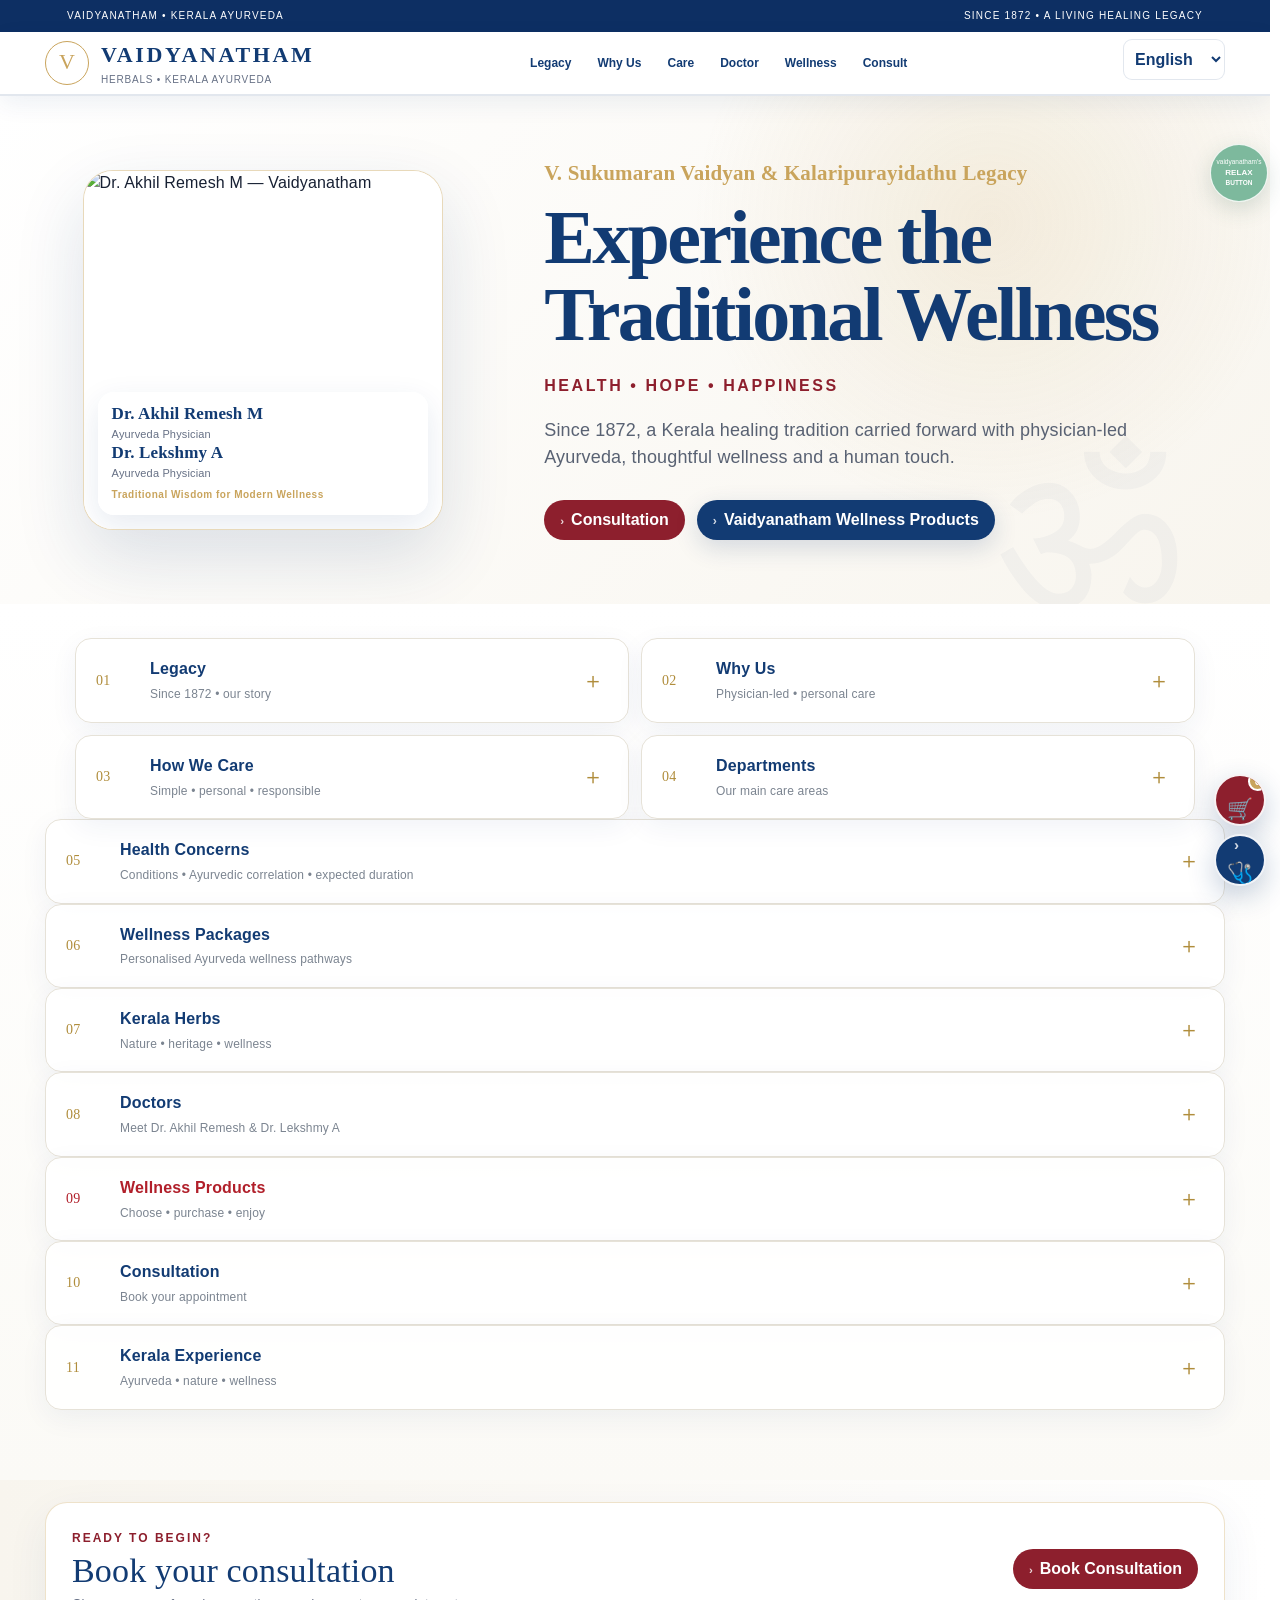
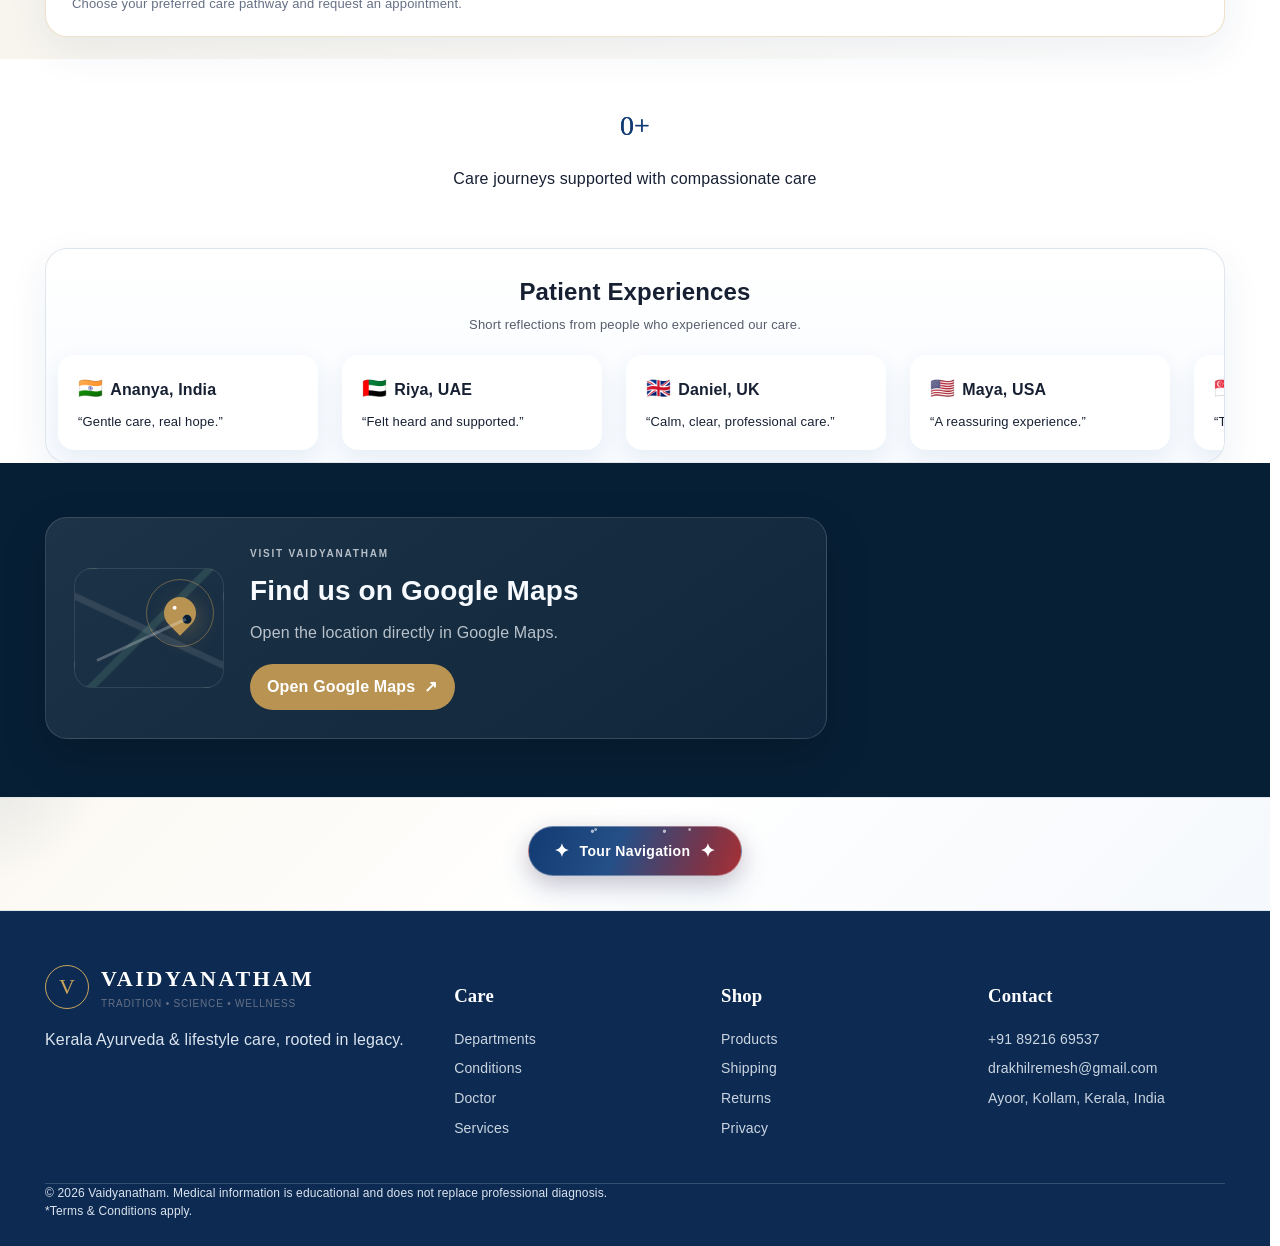
==== index.html @ 615e6aa4 "Add files via upload" ====
<!DOCTYPE html>

<html lang="en">
<head>
<meta charset="utf-8"/>
<meta content="width=device-width, initial-scale=1, viewport-fit=cover" name="viewport"/>
<meta content="telephone=no" name="format-detection"/>
<meta name="referrer" content="strict-origin-when-cross-origin"/>
<meta content="yes" name="apple-mobile-web-app-capable"/>
<meta content="default" name="apple-mobile-web-app-status-bar-style"/>
<title>Vaidyanatham | Kerala Ayurveda &amp; Lifestyle Medicine</title>
<meta content="Vaidyanatham — Kerala Ayurveda, lifestyle medicine, personalised physician consultation and trusted wellness products." name="description"/>
<meta content="#123B73" name="theme-color"/>
<link rel="stylesheet" href="styles.css"/>
<script>
/* Independent loading-screen watchdog: never wait indefinitely for external resources. */
(function () {
  var finished = false;
  function dismissVaidyanathamLoader() {
    if (finished) return;
    finished = true;
    var screen = document.getElementById('vaLoadingScreen');
    if (document.body) document.body.classList.remove('page-loading');
    if (document.documentElement) document.documentElement.classList.remove('va-preload');
    if (screen) {
      screen.classList.add('is-hidden');
      window.setTimeout(function () {
        if (screen.parentNode) screen.parentNode.removeChild(screen);
      }, 420);
    }
  }
  if (document.readyState === 'loading') {
    document.addEventListener('DOMContentLoaded', function () {
      window.setTimeout(dismissVaidyanathamLoader, 450);
    }, { once: true });
  } else {
    window.setTimeout(dismissVaidyanathamLoader, 450);
  }
  window.setTimeout(dismissVaidyanathamLoader, 2200);
})();
</script>














































</head>
<body class="page-loading">
<div id="vaLoadingScreen" role="status" aria-live="polite" aria-label="Loading Vaidyanatham">
  <div class="vaLoadingInner">
    <div class="vaLoadingTitle">VAIDYANATHAM</div>
    <div class="vaLoadingYear">Since 1872</div>
  </div>
</div>

<button id="vaidyanathamRelax" class="idle" type="button"
        aria-label="Vaidyanatham Relax breathing exercise">
  <span class="vr-brand">vaidyanatham's</span>
  <span class="vr-word">RELAX</span>
  <span class="vr-number">BUTTON</span>
  <span class="vr-pointer" aria-hidden="true"></span>
</button>

<div id="google_translate_element" class="googleTranslateAssist" aria-hidden="true"></div>
<div class="top"><div class="wrap topInner">
  <span>VAIDYANATHAM • KERALA AYURVEDA</span>
  <span>Since 1872 • A living healing legacy</span>
</div></div>

<nav class="doubleNav" aria-label="Primary navigation">
  <div class="navPrimary">
    <div class="wrap navPrimaryInner">
      <a class="brand" href="#top" aria-label="Vaidyanatham home">
        <span class="logo">V</span>
        <span><b>VAIDYANATHAM</b><small>HERBALS • KERALA AYURVEDA</small></span>
      </a>
      <div class="navPrimaryLinks">
        <button onclick="openDrop('storyDrop')">Legacy</button>
        <button onclick="openDrop('uspDrop')">Why Us</button>
        <button onclick="openDrop('careDrop')">Care</button>
        <button onclick="openDrop('doctorDrop')">Doctor</button>
        <button onclick="openDrop('shopDrop')">Wellness</button>
        <button onclick="openDrop('consultDrop')">Consult</button>
      </div>
      <div class="actions">
        <button class="mobileMenuBtn" type="button" aria-label="Open navigation" onclick="toggleMobileMenu()">☰</button>
        <select aria-label="Language" class="lang" id="lang" onchange="setSiteLanguage(this.value)">
          <option value="en">English</option><option value="ml">മലയാളം</option><option value="hi">हिन्दी</option>
          <option value="ta">தமிழ்</option><option value="te">తెలుగు</option><option value="kn">ಕನ್ನಡ</option>
          <option value="fr">Français</option><option value="ru">Русский</option><option value="ar">العربية</option>
          <option value="de">Deutsch</option><option value="es">Español</option><option value="ja">日本語</option>
        </select>
      </div>
    </div>
  </div>
</nav>
<div class="mobileMenu" id="mobileMenu" aria-hidden="true">
  <div class="mobileMenuHead"><strong>Vaidyanatham</strong><button type="button" onclick="toggleMobileMenu()" aria-label="Close navigation">×</button></div>
  <div class="mobileMenuLinks">
    <button onclick="mobileOpen('shopDrop')">Wellness Products</button><button onclick="mobileOpen('packagesDrop')">Wellness Packages</button><button onclick="mobileOpen('departmentsDrop')">Departments</button><button onclick="mobileOpen('diseasesDrop')">Health Concerns</button><button onclick="mobileOpen('herbsDrop')">Kerala Herbs</button><button onclick="mobileOpen('keralaDrop')">Kerala Experience</button><button onclick="mobileOpen('storyDrop')">Legacy</button><button onclick="mobileOpen('uspDrop')">Why Us</button><button onclick="mobileOpen('careDrop')">How We Care</button><button onclick="mobileOpen('doctorDrop')">Doctor</button><button class="mobileBook" onclick="mobileOpen('consultDrop')">Book Consultation</button>
  </div>
</div>
<header class="hero" id="top"><div class="wrap heroGrid">
      <div class="heroVisualFirst">
        <div class="heroPortraitCard va-tilt">
          <img class="heroPortrait" alt="Dr. Akhil Remesh M — Vaidyanatham" src="assets/images/vaidyanatham-image-01.webp" width="1400" height="1400" loading="eager" fetchpriority="high" decoding="async"/>
          <div class="heroPortraitCaption"><strong>Dr. Akhil Remesh M</strong><span>Ayurveda Physician</span><strong>Dr. Lekshmy A</strong><span>Ayurveda Physician</span><em>Traditional Wisdom for Modern Wellness</em></div>
        </div>
      </div>
      <div>
        <div class="heroLegacy">V. Sukumaran Vaidyan &amp; Kalaripurayidathu Legacy</div>
        <h1>Experience the Traditional Wellness</h1>
        <span class="tag">HEALTH • HOPE • HAPPINESS</span>
        <p>Since 1872, a Kerala healing tradition carried forward with physician-led Ayurveda, thoughtful wellness and a human touch.</p>
        <div class="heroBtns">
          <button class="btn accent rippleBtn" onclick="openConsult()">Consultation</button>
          <button class="btn primary rippleBtn" onclick="openExploreWellness()" aria-controls="shopDrop">Vaidyanatham Wellness Products</button>
        </div>
      </div></div></div></header><section class="premiumAccordion" id="explore"><div class="wrap"><div class="accordionGrid"><details class="megaDrop" id="storyDrop"><summary><span class="dropNum">01</span><span class="dropText"><b>Legacy</b><small>Since 1872 • our story</small></span><span aria-hidden="true" class="dropChevron">＋</span></summary><div class="megaContent"><section class="storySection" id="story"><div class="wrap storyGrid">
<div class="storySeal"><div>1872</div><span>ANGADI MARUNNU<br/>TRADITION</span><small>KERALA • INDIA</small></div>
<div>
<div class="eyebrow">Our brand story</div>
<div class="legacyKicker">V. Sukumaran Vaidyan &amp; Kalaripurayidathu Legacy</div><h2>Divine Healing, Born from Legacy</h2>
<p class="storyLead">Since 1872 • A living Kerala healing tradition</p>
<p>Vaidynatham Herbals is rooted in the sacred <b>Angadi Marunnu tradition since 1872</b>, carrying forward the healing legacy of <b>V. Sukumaran Vaidyan</b> and the revered <b>Kalaripurayidathu lineage</b>.</p>
<p>Led by <b>Dr. Akhil Remesh M, Ayurveda Vaidya</b>, the brand brings authentic tradition together with practical clinical wisdom. Built on the principle that <b>true healing begins at the root</b>, our approach recognises the importance of digestion, nourishment, vitality, strength and resilience in holistic wellbeing.</p>
<p>We believe in the wisdom of nature. Each formulation is part of a living tradition — developed with respect for heritage while presented with clarity and responsibility for today's families.</p>
<div class="affirmation"><span>Our affirmation</span><b>“I am health. I am strength. I am abundant. I am divinely joyful.”</b></div>
<div class="storyContact"><span>Recommended usage may vary based on individual needs.</span><a class="btn accent" href="https://wa.me/918921669537?text=Hello%20Dr.%20Akhil%20Remesh%20M%2C%20I%20would%20like%20guidance%20about%20Vaidynatham%20Herbals." rel="noopener" target="_blank">Consult Dr. Akhil • WhatsApp</a></div>
</div></div><section class="cream" id="expectations"><div class="wrap expectationOneLine"><div><div class="eyebrow">Care expectations</div><h2>Personalised care, with realistic expectations.</h2></div><p>Every person responds differently. Your physician will assess your condition, explain appropriate options, and guide the expected course of care.</p></div></section></section></div></details><details class="megaDrop" id="uspDrop"><summary><span class="dropNum">02</span><span class="dropText"><b>Why Us</b><small>Physician-led • personal care</small></span><span aria-hidden="true" class="dropChevron">＋</span></summary><div class="megaContent"><div class="uspSection" id="usp"><div class="wrap">
<div class="sectionHead"><div><div class="eyebrow">Why Vaidyanatham</div><h2>Tradition, with a personal touch.</h2></div>
<p>Rooted in Kerala tradition. Guided by a physician.</p></div>
<div class="uspGrid">
<div class="uspMain"><div class="uspMark">V</div><div><div class="eyebrow">OUR USP</div><h3>Kerala Ayurveda, personalised by a physician and connected to modern lifestyle science.</h3><p>We begin with the person — listen carefully, understand the pattern, explain the pathway and support the journey.</p></div></div>
<div class="uspCard"><b>01</b><h4>Listen deeply</h4><p>Time for the person's story, concerns and goals.</p></div>
<div class="uspCard"><b>02</b><h4>Understand traditionally</h4><p>Kerala Ayurveda, Nadi and Marma-informed clinical thinking.</p></div>
<div class="uspCard"><b>03</b><h4>Guide scientifically</h4><p>Modern physiology, lifestyle and preventive-care perspective.</p></div>
<div class="uspCard"><b>04</b><h4>Care personally</h4><p>Clear communication, practical routines and responsible follow-up.</p></div>
</div>
<div class="uspPromise">“Listen deeply. Understand traditionally. Guide scientifically. Care personally.”</div>
</div></div></div></details><details class="megaDrop" id="careDrop"><summary><span class="dropNum">03</span><span class="dropText"><b>How We Care</b><small>Simple • personal • responsible</small></span><span aria-hidden="true" class="dropChevron">＋</span></summary><div class="megaContent"><div class="innerContent" id="care"><div class="compactInner"><div class="wrap"><div class="sectionHead"><div><div class="eyebrow">How we care</div><h2>Care, personally guided.</h2></div><p>Simple, personal and physician-led.</p></div>
<div class="cards">
<div class="card"><div class="icon">🩺</div><h3>Doctor Consultation</h3><p>Personal consultation, history review, lifestyle assessment and a structured care plan.</p></div>
<div class="card"><div class="icon">🌿</div><h3>Ayurveda Care</h3><p>Classical Ayurveda principles, Kerala therapies and personalised wellness programmes.</p></div>
<div class="card"><div class="icon">🧬</div><h3>Lifestyle Medicine</h3><p>Food, movement, sleep, stress and sustainable habits integrated into everyday care.</p></div>
<div class="card"><div class="icon">🛍️</div><h3>Curated Products</h3><p>Authentic wellness products with clear information and easy online ordering.</p></div>
</div></div></div></div></div></details><details class="megaDrop" id="departmentsDrop"><summary><span class="dropNum">04</span><span class="dropText"><b>Departments</b><small>Our main care areas</small></span><span aria-hidden="true" class="dropChevron">＋</span></summary><div class="megaContent"><div class="innerContent" id="departments"><div class="cream"><div class="wrap"><div class="sectionHead"><div><div class="eyebrow">Clinical departments</div><h2>Care areas</h2></div></div>
<div class="cards">
<div class="card"><div class="icon">🌿</div><h3>General Ayurveda</h3><p>Kayachikitsa • Internal medicine • chronic care</p></div>
<div class="card"><div class="icon">⚖️</div><h3>Lifestyle &amp; Metabolic Care</h3><p>Weight • metabolic health • thyroid support • healthy routines</p></div>
<div class="card"><div class="icon">🦴</div><h3>Musculoskeletal Care</h3><p>Back pain • joint discomfort • stiffness • mobility</p></div>
<div class="card"><div class="icon">🧠</div><h3>Mind &amp; Stress Wellness</h3><p>Stress management • sleep • relaxation • wellbeing</p></div>
<div class="card"><div class="icon">🧴</div><h3>Skin &amp; Hair Wellness</h3><p>Skin health • scalp care • traditional external therapies</p></div>
<div class="card"><div class="icon">👶</div><h3>Paediatric Ayurveda</h3><p>Age-appropriate preventive and supportive care</p></div>
<div class="card"><div class="icon">🌸</div><h3>Women's Wellness</h3><p>Women's health • menstrual wellness • pregnancy support</p></div>
<div class="card"><div class="icon">✨</div><h3>Rasayana &amp; Prevention</h3><p>Rejuvenation • healthy ageing • seasonal routines</p></div>
</div></div></div></details></div></details><details class="megaDrop" id="diseasesDrop"><summary><span class="dropNum">05</span><span class="dropText"><b>Health Concerns</b><small>Conditions • Ayurvedic correlation • expected duration</small></span><span aria-hidden="true" class="dropChevron">＋</span></summary><div class="megaContent"><div id="diseases"><div class="wrap"><div class="sectionHead"><div><div class="eyebrow">Disease &amp; expected time duration</div><h2>Health concerns</h2></div><p>Modern disease names are shown first, followed by Ayurvedic terminology or clinical correlation where appropriate.</p></div><div class="durationDisclaimer"><b>Important:</b> Expected duration is only an indicative range, not a guaranteed cure time; individual patient response is subjective and may vary according to diagnosis, severity, chronicity, constitution, complications, lifestyle and response to care.</div><details class="moreConditions" open><summary>View disease &amp; expected time duration</summary><div class="diseaseRecords" id="diseaseRecords"><article class="diseaseRecord"><div class="modern">Intervertebral Disc Prolapse</div><small class="ayu">Ayurvedic correlation varies by presentation</small><div class="duration"><b>Expected time duration:</b> 3–6 weeks</div></article><article class="diseaseRecord"><div class="modern">Peptic Ulcer</div><small class="ayu">Amlapitta / Parinama Shoola correlations may apply</small><div class="duration"><b>Expected time duration:</b> 30–90 days</div></article><article class="diseaseRecord"><div class="modern">Obesity</div><small class="ayu">Medoroga correlation may apply</small><div class="duration"><b>Expected time duration:</b> Variable / long-term</div></article><article class="diseaseRecord"><div class="modern">Viral Fevers</div><small class="ayu">Jwara</small><div class="duration"><b>Expected time duration:</b> 3–14 days</div></article><article class="diseaseRecord"><div class="modern">Mumps</div><small class="ayu">Kaphaja-type clinical correlation varies</small><div class="duration"><b>Expected time duration:</b> 7–10 days</div></article><article class="diseaseRecord"><div class="modern">Fungal Infections</div><small class="ayu">Dadru / Kandu-type correlations may apply</small><div class="duration"><b>Expected time duration:</b> 3–4 weeks</div></article><article class="diseaseRecord"><div class="modern">Hepatitis A / C</div><small class="ayu">Kamala / Yakrit disorders may be considered</small><div class="duration"><b>Expected time duration:</b> 1–4 weeks</div></article><article class="diseaseRecord"><div class="modern">Hepatitis B</div><small class="ayu">Kamala / Yakrit disorders may be considered</small><div class="duration"><b>Expected time duration:</b> 3–9 weeks</div></article><article class="diseaseRecord"><div class="modern">Malaria</div><small class="ayu">Vishama Jwara correlation may apply</small><div class="duration"><b>Expected time duration:</b> 2–3 weeks</div></article><article class="diseaseRecord"><div class="modern">Amoebiasis</div><small class="ayu">Grahani / Atisara correlations may apply</small><div class="duration"><b>Expected time duration:</b> 20 days–3 months</div></article><article class="diseaseRecord"><div class="modern">Cirrhosis of Liver</div><small class="ayu">Yakrit Vikara</small><div class="duration"><b>Expected time duration:</b> Up to 6 months</div></article><article class="diseaseRecord"><div class="modern">Gallbladder Calculi</div><small class="ayu">Ashmari-type correlation varies</small><div class="duration"><b>Expected time duration:</b> 6 weeks–6 months</div></article><article class="diseaseRecord"><div class="modern">Pancreatitis</div><small class="ayu">Agni / Aamashaya assessment required</small><div class="duration"><b>Expected time duration:</b> ~4 weeks chronic</div></article><article class="diseaseRecord"><div class="modern">Diabetes Mellitus</div><small class="ayu">Prameha / Madhumeha</small><div class="duration"><b>Expected time duration:</b> Long-term; no fixed duration</div></article><article class="diseaseRecord"><div class="modern">Hypothyroidism</div><small class="ayu">Dhatvagni / metabolic assessment varies</small><div class="duration"><b>Expected time duration:</b> 4–8 weeks</div></article><article class="diseaseRecord"><div class="modern">Hyperthyroidism</div><small class="ayu">Metabolic assessment varies</small><div class="duration"><b>Expected time duration:</b> 4–6 weeks</div></article><article class="diseaseRecord"><div class="modern">Rheumatoid Arthritis</div><small class="ayu">Amavata</small><div class="duration"><b>Expected time duration:</b> At least 2–3 months</div></article><article class="diseaseRecord"><div class="modern">Systemic Lupus Erythematosus</div><small class="ayu">Autoimmune presentation requires individual assessment</small><div class="duration"><b>Expected time duration:</b> ~3–8 months</div></article><article class="diseaseRecord"><div class="modern">Systemic Hypertension</div><small class="ayu">Rakta-gata / Vyana Vayu assessment varies</small><div class="duration"><b>Expected time duration:</b> ~2–3 weeks response</div></article><article class="diseaseRecord"><div class="modern">Hypercholesterolemia</div><small class="ayu">Medodushti / Medovaha Srotas assessment</small><div class="duration"><b>Expected time duration:</b> 2–3 months</div></article><article class="diseaseRecord"><div class="modern">Cervical Spondylosis</div><small class="ayu">Manyastambha / Greeva assessment</small><div class="duration"><b>Expected time duration:</b> 3–4 months OPD; 2–3 weeks IP</div></article><article class="diseaseRecord"><div class="modern">Osteoarthritis</div><small class="ayu">Sandhivata</small><div class="duration"><b>Expected time duration:</b> 2–6 months medication; 2–3 weeks treatment</div></article><article class="diseaseRecord"><div class="modern">Osteoporosis</div><small class="ayu">Asthi Kshaya</small><div class="duration"><b>Expected time duration:</b> 1–2 months</div></article><article class="diseaseRecord"><div class="modern">Coronary Artery Disease</div><small class="ayu">Hridroga</small><div class="duration"><b>Expected time duration:</b> ~6–8 months</div></article><article class="diseaseRecord"><div class="modern">Bronchial Asthma</div><small class="ayu">Tamaka Shwasa</small><div class="duration"><b>Expected time duration:</b> ~3 months</div></article><article class="diseaseRecord"><div class="modern">Cardiac Asthma</div><small class="ayu">Hridroga / Shwasa assessment</small><div class="duration"><b>Expected time duration:</b> No fixed duration</div></article><article class="diseaseRecord"><div class="modern">Allergic Respiratory Disorders</div><small class="ayu">Pratishyaya / Shwasa correlations vary</small><div class="duration"><b>Expected time duration:</b> 4–6 weeks</div></article><article class="diseaseRecord"><div class="modern">Anemia</div><small class="ayu">Pandu</small><div class="duration"><b>Expected time duration:</b> 2–3 weeks nutritional; longer in chronic causes</div></article><article class="diseaseRecord"><div class="modern">Urinary Tract Infection</div><small class="ayu">Mutrakrichra</small><div class="duration"><b>Expected time duration:</b> 10 days–3 weeks</div></article><article class="diseaseRecord"><div class="modern">Nephrotic Syndrome</div><small class="ayu">Mutra / Udakavaha Srotas assessment</small><div class="duration"><b>Expected time duration:</b> 1–2 weeks acute; 1–2 months chronic</div></article><article class="diseaseRecord"><div class="modern">Renal Failure</div><small class="ayu">Vrikka Vikara</small><div class="duration"><b>Expected time duration:</b> 2–3 months minimum; longer chronic</div></article><article class="diseaseRecord"><div class="modern">Renal Calculus</div><small class="ayu">Ashmari</small><div class="duration"><b>Expected time duration:</b> 6–12 weeks; recurrence care longer</div></article><article class="diseaseRecord"><div class="modern">Migraine</div><small class="ayu">Suryavarta / Ardhavabhedaka correlations</small><div class="duration"><b>Expected time duration:</b> 1–6 months; variable</div></article><article class="diseaseRecord"><div class="modern">Sinusitis</div><small class="ayu">Pinasa</small><div class="duration"><b>Expected time duration:</b> 1–3 months</div></article><article class="diseaseRecord"><div class="modern">Epilepsy</div><small class="ayu">Apasmara</small><div class="duration"><b>Expected time duration:</b> 4–6 months selected presentations</div></article><article class="diseaseRecord"><div class="modern">Psoriasis</div><small class="ayu">Kushtha / Kitibha-type correlation</small><div class="duration"><b>Expected time duration:</b> 3–5 months severe chronic</div></article><article class="diseaseRecord"><div class="modern">Urticaria</div><small class="ayu">Sheetapitta / Udarda</small><div class="duration"><b>Expected time duration:</b> ~3 weeks</div></article><article class="diseaseRecord"><div class="modern">Eczema</div><small class="ayu">Vicharchika</small><div class="duration"><b>Expected time duration:</b> At least ~3 months in some chronic cases</div></article><article class="diseaseRecord"><div class="modern">Herpes</div><small class="ayu">Visarpa-type correlation varies</small><div class="duration"><b>Expected time duration:</b> ~3 weeks; neuralgia longer</div></article><article class="diseaseRecord"><div class="modern">Hemorrhoids</div><small class="ayu">Arshas</small><div class="duration"><b>Expected time duration:</b> 4–6 weeks; longer for substantial reduction</div></article><article class="diseaseRecord"><div class="modern">Filariasis</div><small class="ayu">Shleepada</small><div class="duration"><b>Expected time duration:</b> 3–6 weeks acute</div></article><article class="diseaseRecord"><div class="modern">Benign Prostate Hyperplasia</div><small class="ayu">Mutraghata / prostate assessment</small><div class="duration"><b>Expected time duration:</b> ~1 month symptomatic</div></article><article class="diseaseRecord"><div class="modern">Hemangioma</div><small class="ayu">Rakta-related assessment varies</small><div class="duration"><b>Expected time duration:</b> ~2 weeks response; ~1 month substantial</div></article><article class="diseaseRecord"><div class="modern">Tennis Elbow</div><small class="ayu">Snayugata / Sandhi assessment</small><div class="duration"><b>Expected time duration:</b> 3–6 months</div></article><article class="diseaseRecord"><div class="modern">Varicose Veins</div><small class="ayu">Siragranthi / Siravyadha assessment varies</small><div class="duration"><b>Expected time duration:</b> ~3 weeks symptomatic</div></article><article class="diseaseRecord"><div class="modern">Carpal Tunnel Syndrome</div><small class="ayu">Nadi / Snayu compression assessment</small><div class="duration"><b>Expected time duration:</b> ~3 weeks</div></article><article class="diseaseRecord"><div class="modern">Periarthritis</div><small class="ayu">Amsa Sandhi-related assessment</small><div class="duration"><b>Expected time duration:</b> ~1 month; longer in diabetes</div></article><article class="diseaseRecord"><div class="modern">Tenosynovitis</div><small class="ayu">Snayu / Kandara assessment</small><div class="duration"><b>Expected time duration:</b> ~2 weeks</div></article><article class="diseaseRecord"><div class="modern">Inguinal Hernia</div><small class="ayu">Antra Vriddhi / structural assessment</small><div class="duration"><b>Expected time duration:</b> No fixed duration</div></article><article class="diseaseRecord"><div class="modern">Varicose Ulcer</div><small class="ayu">Dushta Vrana</small><div class="duration"><b>Expected time duration:</b> 6–8 weeks</div></article><article class="diseaseRecord"><div class="modern">Cellulitis</div><small class="ayu">Visarpa / inflammatory correlation varies</small><div class="duration"><b>Expected time duration:</b> ~7 days</div></article><article class="diseaseRecord"><div class="modern">Abscess</div><small class="ayu">Vidradhi</small><div class="duration"><b>Expected time duration:</b> Variable; drainage may be required</div></article><article class="diseaseRecord"><div class="modern">Warts</div><small class="ayu">Charmakeela</small><div class="duration"><b>Expected time duration:</b> No fixed duration</div></article><article class="diseaseRecord"><div class="modern">Diabetic Gangrene</div><small class="ayu">Dushta Vrana / vascular assessment</small><div class="duration"><b>Expected time duration:</b> 2–3 months in cited material</div></article><article class="diseaseRecord"><div class="modern">Thromboangiitis Obliterans (TAO)</div><small class="ayu">Vata/Rakta vascular assessment</small><div class="duration"><b>Expected time duration:</b> 2–6 months</div></article><article class="diseaseRecord"><div class="modern">Non-healing Ulcers</div><small class="ayu">Dushta Vrana</small><div class="duration"><b>Expected time duration:</b> 3–6 weeks</div></article><article class="diseaseRecord"><div class="modern">Corns</div><small class="ayu">Kadara</small><div class="duration"><b>Expected time duration:</b> ~3 weeks</div></article><article class="diseaseRecord"><div class="modern">Scoliosis</div><small class="ayu">Spinal deformity assessment; classical correlation varies</small><div class="duration"><b>Expected time duration:</b> ~3 months</div></article></div></details></div><section id="trust"><div class="wrap"><div class="trustPanel"><div><div class="trustIcon">✓</div><h3>Trust is built into the experience</h3><p>Clear doctor identity, transparent service descriptions, realistic expectations, privacy-conscious forms and no exaggerated cure promises.</p></div><div><b>01</b><span>Understand your concern</span></div><div><b>02</b><span>Assess before advising</span></div><div><b>03</b><span>Explain your options</span></div><div><b>04</b><span>Support your journey</span></div></div></div></section></div></div></details>

<details class="megaDrop" id="packagesDrop"><summary><span class="dropNum">06</span><span class="dropText"><b>Wellness Packages</b><small>Personalised Ayurveda wellness pathways</small></span><span aria-hidden="true" class="dropChevron">＋</span></summary><div class="megaContent"><section class="packagesUpdated" id="packages"><div class="wrap"><div class="sectionHead"><div><div class="eyebrow">Holistic wellness</div><h2>Vaidyanatham Wellness Packages</h2></div><p>Wellness pathways combining physician consultation, selected Ayurveda therapies, food and lifestyle guidance. Final suitability and duration are decided individually after assessment.</p></div><div class="packageGridUpdated"><article class="packageCardUpdated"><h3>Ayur Sanjeevini</h3><span class="packageDays">1 Day</span><p>Consultation • Abhyanga-style wellness therapy • diet &amp; lifestyle guidance • relaxation ritual.</p><button class="btn primary" onclick="enquirePackage('Ayur Sanjeevini','1 day')">ENQUIRE</button></article><article class="packageCardUpdated"><h3>Ayur Rasayana</h3><span class="packageDays">3 Days</span><p>Rejuvenation-focused consultation • selected therapies • nourishing diet • herbal wellness support.</p><button class="btn primary" onclick="enquirePackage('Ayur Rasayana','3 days')">ENQUIRE</button></article><article class="packageCardUpdated"><h3>Ayur Sampoorna</h3><span class="packageDays">7 Days</span><p>Comprehensive wellness pathway combining therapies, lifestyle guidance, restorative routines and diet.</p><button class="btn primary" onclick="enquirePackage('Ayur Sampoorna','7 days')">ENQUIRE</button></article><article class="packageCardUpdated"><h3>Rejuvenation Intensive</h3><span class="packageDays">14 Days</span><p>Extended personalised Ayurveda wellness plan with physician-led review and progressive therapies.</p><button class="btn primary" onclick="enquirePackage('Rejuvenation Intensive','14 days')">ENQUIRE</button></article></div><p class="packageNote"><b>Package note:</b> Package themes and durations are indicative. Actual therapies, duration, precautions and pricing are subject to physician assessment, patient needs and clinic availability.</p></div></section></div></details>
<details class="megaDrop" id="herbsDrop"><summary><span class="dropNum">07</span><span class="dropText"><b>Kerala Herbs</b><small>Nature • heritage • wellness</small></span><span aria-hidden="true" class="dropChevron">＋</span></summary><div class="megaContent"><details class="compactSection" id="herbs"><summary>Kerala Herbs &amp; Formulations</summary><div class="cream"><div class="wrap">
<div class="sectionHead"><div><div class="eyebrow">Kerala's botanical heritage</div><h2>Meet the herbs behind the tradition</h2></div><p>Educational herb profiles can help patients understand what they are buying and why a physician may recommend a particular ingredient.</p></div>
<div class="herbGrid">
<div class="herb"><b>🌿 Turmeric</b><span>Manjal • Curcuma longa</span><p>Traditional culinary and wellness herb.</p></div>
<div class="herb"><b>🍃 Holy Basil</b><span>Tulasi • Ocimum</span><p>Classic aromatic herb used in traditional wellness.</p></div>
<div class="herb"><b>🌱 Ginger</b><span>Inji • Zingiber officinale</span><p>A familiar Kerala kitchen and traditional herb.</p></div>
<div class="herb"><b>🌿 Amla</b><span>Nellikka • Phyllanthus emblica</span><p>Traditional rasayana ingredient and food herb.</p></div>
<div class="herb"><b>🌳 Neem</b><span>Veppu • Azadirachta indica</span><p>Long-used traditional botanical for external and internal preparations.</p></div>
<div class="herb"><b>🌿 Vetiver</b><span>Ramacham • Chrysopogon zizanioides</span><p>Known for its cooling fragrance and Kerala heritage.</p></div>
</div></div></div></details></div></details><details class="megaDrop" id="doctorDrop"><summary><span class="dropNum">08</span><span class="dropText"><b>Doctors</b><small>Meet Dr. Akhil Remesh &amp; Dr. Lekshmy A</small></span><span aria-hidden="true" class="dropChevron">＋</span></summary><div class="megaContent"><div class="cream" id="doctor"><div class="wrap doctor">
<div class="portrait"><img alt="Dr. Akhil Remesh M" src="assets/images/vaidyanatham-image-01.webp"/></div><div><div class="eyebrow">Your physician</div><h2>Dr. Akhil Remesh M</h2><p><b>Ayurveda Physician • Lifestyle &amp; Preventive Care</b></p><p>Traditional clinical reasoning, careful history-taking and a modern understanding of physiology and lifestyle — brought together in a personalised consultation.</p><p><b>Fourth-generation Ayurveda physician</b> from the V. Sukumaran Vaidyan family tradition, carrying forward a living Kerala healing heritage with a contemporary, patient-centred approach.</p>
<span class="pill">BAMS</span><span class="pill">Nadi Chikitsa</span><span class="pill">Marma Chikitsa</span><span class="pill">Lifestyle Care</span>
<div style="margin-top:20px"><button class="btn accent" onclick="openConsult()">Consult Dr. Akhil</button></div></div>
<div class="portrait doctorLekshmyPortrait" aria-label="Dr. Lekshmy A — Ayurveda Physician">LA</div><div><div class="eyebrow">Women’s wellness &amp; gynecology</div><h2>Dr. Lekshmy A</h2><p><b>Ayurveda Physician • Women’s Wellness &amp; Gynecology-focused Care</b></p><p>Personalised Ayurveda consultation for women’s health, menstrual wellness, lifestyle support and gynecology-focused concerns, with careful history-taking and individual guidance.</p><p><b>Fourth-generation Ayurveda physician</b> from the V. Sukumaran Vaidyan family tradition, continuing the family’s traditional healing knowledge with a modern, compassionate approach.</p>
<span class="pill">BAMS</span><span class="pill">Women’s Wellness</span><span class="pill">Gynecology-focused Care</span><span class="pill">Lifestyle Care</span>
<div style="margin-top:20px"><a class="btn accent" href="tel:+919061620696">Consult Dr. Lekshmy</a></div></div>
</div></div></div></details><details class="megaDrop wellnessProductDrop" id="shopDrop"><summary><span class="dropNum">09</span><span class="dropText"><b>Wellness Products</b><small>Choose • purchase • enjoy</small></span><span aria-hidden="true" class="dropChevron">＋</span></summary><div class="megaContent"><div><section class="premiumProduct" id="premiumProduct">
<div class="wrap premiumGrid">
<div class="premiumVideo lehyamRippleFrame">
<div class="premiumBadge">PREMIUM • FEATURED</div>
<div class="lehyamRipple">
<img class="lehyamImage" alt="Health Mix Lehya — Premium Ayurvedic Nutrition" loading="lazy" src="health-mix-lehya.jpg" onerror="this.hidden=true;this.closest('.premiumVideo')?.classList.add('image-fallback')">
</div>
<p class="lehyamImageCaption">Health Mix Lehya • Premium Ayurvedic Nutrition</p>
</div>
<div class="premiumCopy">
<div class="eyebrow">Vaidynatham Herbals</div>
<h2>Featured Lehyam</h2>
<p>A premium product presentation from our herbal collection. Explore the preparation visually, then choose how you would like to purchase.</p>
<div class="premiumTrust"><span>✓ Heritage-led</span><span>✓ Physician guidance</span><span>✓ Responsible use</span></div>
<div class="premiumBuy">
<div><small>Featured product</small><strong>Vaidynatham Lehyam</strong><span class="priceText"><s>₹950</s> &nbsp; Offer ₹850</span></div>
<div class="premiumActions">
<button class="btn accent" onclick="addCart('Vaidynatham Lehyam',850)">Add to cart</button>
<a class="btn primary" href="https://wa.me/918921669537?text=Hello%20Dr.%20Akhil%20Remesh%2C%20I%20would%20like%20to%20buy%20the%20featured%20Vaidynatham%20Lehyam." rel="noopener" target="_blank">Buy via WhatsApp</a>
</div>
</div>
<small class="productNote">Product selection and usage may vary. Ask the physician when individual guidance is appropriate.</small>
</div>
</div>
</section><section id="shop"><div class="wrap"><div class="sectionHead"><div><div class="eyebrow">Ayurveda shop</div><h2>Wellness products</h2></div><p>Selected wellness products, available to purchase.</p></div>
<div class="products">
<div class="product"><div class="prodImg"><svg viewBox="0 0 160 150" width="150" height="140" role="img" aria-label="Ayurvedic oil bottle vector"><defs><linearGradient id="bo1" x1="0" x2="1"><stop offset="0"/><stop offset="1" stop-opacity=".85"/></linearGradient></defs><rect x="61" y="15" width="38" height="18" rx="5" fill="#b38a45"/><rect x="54" y="30" width="52" height="90" rx="12" fill="#7b4b25" opacity=".94"/><rect x="60" y="51" width="40" height="42" rx="4" fill="#f6f0df"/><text x="80" y="68" text-anchor="middle" font-size="8" font-family="Georgia" fill="#173f73">VAIDYANATHAM</text><text x="80" y="80" text-anchor="middle" font-size="7" font-family="Arial" fill="#9a1f2f">HERBALS</text><path d="M74 87c5-9 12-9 14 0-5 3-9 3-14 0Z" fill="#6b8e23"/></svg></div><div class="prodBody"><b>Traditional Hair Oil</b><p>Daily scalp &amp; hair care</p><div class="price"><s style="color:#7b8491;font-weight:600">₹999</s> <span>₹799</span></div><button class="btn primary" onclick="addCart('Traditional Hair Oil',799)">Add to cart</button></div></div>
<div class="product"><div class="prodImg"><svg viewBox="0 0 160 150" width="150" height="140" role="img" aria-label="Ayurvedic oil bottle vector"><defs><linearGradient id="bo2" x1="0" x2="1"><stop offset="0"/><stop offset="1" stop-opacity=".85"/></linearGradient></defs><rect x="61" y="15" width="38" height="18" rx="5" fill="#b38a45"/><rect x="54" y="30" width="52" height="90" rx="12" fill="#7b4b25" opacity=".94"/><rect x="60" y="51" width="40" height="42" rx="4" fill="#f6f0df"/><text x="80" y="68" text-anchor="middle" font-size="8" font-family="Georgia" fill="#173f73">VAIDYANATHAM</text><text x="80" y="80" text-anchor="middle" font-size="7" font-family="Arial" fill="#9a1f2f">HERBALS</text><path d="M74 87c5-9 12-9 14 0-5 3-9 3-14 0Z" fill="#6b8e23"/></svg></div><div class="prodBody"><b>Joint Care Oil</b><p>External wellness care</p><div class="price"><s style="color:#7b8491;font-weight:600">₹899</s> <span>₹699</span></div><button class="btn primary" onclick="addCart('Joint Care Oil',699)">Add to cart</button></div></div>
<div class="product"><div class="prodImg"><svg viewBox="0 0 160 150" width="150" height="140" role="img" aria-label="Ayurvedic jar vector"><ellipse cx="80" cy="36" rx="43" ry="12" fill="#b38a45"/><rect x="37" y="34" width="86" height="18" rx="7" fill="#d6c49a"/><rect x="42" y="48" width="76" height="62" rx="15" fill="#eadfc5" stroke="#b38a45" stroke-width="2"/><rect x="49" y="66" width="62" height="28" rx="4" fill="#fffdf8"/><text x="80" y="78" text-anchor="middle" font-size="7" font-family="Georgia" fill="#173f73">VAIDYANATHAM</text><text x="80" y="88" text-anchor="middle" font-size="7" font-family="Arial" fill="#9a1f2f">HERBALS</text><path d="M73 101c5-9 12-9 14 0-5 3-9 3-14 0Z" fill="#6b8e23"/></svg></div><div class="prodBody"><b>Herbal Wellness Powder</b><p>Personalised use after advice</p><div class="price"><s style="color:#7b8491;font-weight:600">₹699</s> <span>₹499</span></div><button class="btn primary" onclick="addCart('Herbal Wellness Powder',499)">Add to cart</button></div></div>
<div class="product"><div class="prodImg"><svg viewBox="0 0 160 150" width="150" height="140" role="img" aria-label="Wellness kit vector"><path d="M38 55 80 35l42 20-42 20Z" fill="#d6c49a"/><path d="M38 55v48l42 22V75Z" fill="#eadfc5"/><path d="M122 55v48l-42 22V75Z" fill="#f4ead3"/><rect x="67" y="59" width="26" height="35" rx="4" fill="#fffdf8"/><text x="80" y="72" text-anchor="middle" font-size="6" font-family="Georgia" fill="#173f73">VAIDYANATHAM</text><text x="80" y="82" text-anchor="middle" font-size="6" font-family="Arial" fill="#9a1f2f">WELLNESS</text></svg></div><div class="prodBody"><b>Wellness Starter Kit</b><p>Curated daily-care essentials</p><div class="price"><s style="color:#7b8491;font-weight:600">₹1,699</s> <span>₹1,499</span></div><button class="btn primary" onclick="addCart('Wellness Starter Kit',1499)">Add to cart</button></div></div>
</div></div></section></div></div></details><details class="megaDrop" id="consultDrop"><summary><span class="dropNum">10</span><span class="dropText"><b>Consultation</b><small>Book your appointment</small></span><span aria-hidden="true" class="dropChevron">＋</span></summary><div class="megaContent"><section id="booking"><div class="wrap"><div class="consult"><div><div class="eyebrow" style="color:#e8c979">Book a consultation</div><h2>Your care begins with a conversation.</h2><p>Choose in-clinic or online consultation. Request a consultation and our team will guide you.</p>

<div class="vaAlbum" id="vaAlbum" aria-label="Vaidyanatham photo album">
  <div class="vaAlbumStage">
    <button type="button" class="vaAlbumCard is-active" data-album-index="0" aria-label="View photo 1: Vaidyanatham — Kerala Wellness" onclick="albumNext(0)"><img src="assets/images/vaidyanatham-image-02.webp" alt="Vaidyanatham — Kerala Wellness" loading="lazy" width="1400" height="632" decoding="async"><span>Vaidyanatham — Kerala Wellness</span></button><button type="button" class="vaAlbumCard" data-album-index="1" aria-label="View photo 2: Traditional Wellness Guidance" onclick="albumNext(1)"><img src="assets/images/vaidyanatham-image-03.webp" alt="Traditional Wellness Guidance" loading="lazy" width="700" height="1400" decoding="async"><span>Traditional Wellness Guidance</span></button><button type="button" class="vaAlbumCard" data-album-index="2" aria-label="View photo 3: Consultation & Booking" onclick="albumNext(2)"><img src="assets/images/vaidyanatham-image-04.webp" alt="Consultation & Booking" loading="lazy" width="700" height="1400" decoding="async"><span>Consultation & Booking</span></button><button type="button" class="vaAlbumCard" data-album-index="3" aria-label="View photo 4: Hair & Wellness Care" onclick="albumNext(3)"><img src="assets/images/vaidyanatham-image-05.webp" alt="Hair & Wellness Care" loading="lazy" width="1400" height="1400" decoding="async"><span>Hair & Wellness Care</span></button><button type="button" class="vaAlbumCard" data-album-index="4" aria-label="View photo 5: Pain & Musculoskeletal Care" onclick="albumNext(4)"><img src="assets/images/vaidyanatham-image-06.webp" alt="Pain & Musculoskeletal Care" loading="lazy" width="1400" height="1400" decoding="async"><span>Pain & Musculoskeletal Care</span></button><button type="button" class="vaAlbumCard" data-album-index="5" aria-label="View photo 6: Family Wellness" onclick="albumNext(5)"><img src="assets/images/vaidyanatham-image-07.webp" alt="Family Wellness" loading="lazy" width="1400" height="1400" decoding="async"><span>Family Wellness</span></button><button type="button" class="vaAlbumCard" data-album-index="6" aria-label="View photo 7: Digestive & General Wellness" onclick="albumNext(6)"><img src="assets/images/vaidyanatham-image-08.webp" alt="Digestive & General Wellness" loading="lazy" width="1400" height="1400" decoding="async"><span>Digestive & General Wellness</span></button><button type="button" class="vaAlbumCard" data-album-index="7" aria-label="View photo 8: Rejuvenation & Lifestyle Care" onclick="albumNext(7)"><img src="assets/images/vaidyanatham-image-09.webp" alt="Rejuvenation & Lifestyle Care" loading="lazy" width="1400" height="1400" decoding="async"><span>Rejuvenation & Lifestyle Care</span></button><button type="button" class="vaAlbumCard" data-album-index="8" aria-label="View photo 9: Ayurveda & Herbal Tradition" onclick="albumNext(8)"><img src="assets/images/vaidyanatham-image-10.webp" alt="Ayurveda & Herbal Tradition" loading="lazy" width="1400" height="1400" decoding="async"><span>Ayurveda & Herbal Tradition</span></button>
  </div>
  <div class="vaAlbumCaption"><b id="vaAlbumTitle">Vaidyanatham — Kerala Wellness</b><span>Tap the photo to tilt and reveal the next image</span></div>
  <div class="vaAlbumControls">
    <button type="button" onclick="albumPrev()" aria-label="Previous photo">‹</button>
    <span id="vaAlbumCount">1 / 9</span>
    <button type="button" onclick="albumNext()" aria-label="Next photo">›</button>
  </div>
</div>

</div>
<div class="form">
<label>Your name<input autocomplete="name" id="name" placeholder="Enter your name"/></label>
<label>Mobile number<input autocomplete="tel" id="phone" inputmode="tel" placeholder="10-digit mobile number"/></label>
<label>Physician<select id="physician"><option>Choose physician</option><option>Dr. Akhil Remesh M</option><option>Dr. Lekshmy A</option></select></label><label>Department<select id="department"><option>Choose department</option><option>General Ayurveda</option><option>Lifestyle &amp; Metabolic Care</option><option>Musculoskeletal Care</option><option>Mind &amp; Stress Wellness</option><option>Skin &amp; Hair Wellness</option><option>Women's Wellness &amp; Gynecology</option></select></label>
<div class="dateTimeGrid"><label>Date<input id="date" type="date"/></label><label>Preferred time<select id="time"><option value="">Choose time</option><option>09:00 AM</option><option>10:00 AM</option><option>11:00 AM</option><option>12:00 PM</option><option>02:00 PM</option><option>03:00 PM</option><option>04:00 PM</option><option>05:00 PM</option></select></label></div>

<label class="presentingComplaintLabel">Presenting complaints in detail
  <textarea id="presentingComplaints" name="presentingComplaints" maxlength="1000" rows="5" placeholder="Please describe your main concerns, symptoms, duration and any relevant details (maximum 1000 characters)."></textarea>
  <small class="charCounter" id="complaintsCounter">0 / 1000</small>
</label>

<div class="consultQrArea" aria-label="Consultation QR code area">
  <div class="consultQrPlaceholder"><span>QR</span><small>ADD QR CODE</small></div>
  <div><b>Payment QR</b><p>QR code space reserved for your consultation payment QR.</p></div>
</div>

<div class="consultFee" aria-label="Consultation fee">
  <b>Consultation fee: ₹450</b>
  <span id="consultFeeFx">≈ $4.70 USD • £3.55 GBP</span>
  <small id="consultFeeFxDate">Daily mid-market conversion • loading current rate…</small>
</div>
<div class="paymentProof"><b>Consultation fee paid?</b><span>Attach your payment screenshot for booking verification. On supported phones, it will be shared directly with WhatsApp.</span><input accept="image/*" id="payment" type="file"/></div>
<button class="btn accent" onclick="submitConsult()" style="width:100%">Request Appointment</button>
<small class="formNote">Your request will be reviewed by the clinic team. Appointment confirmation is subject to availability.</small>
</div></div></div></section></div></details><details class="megaDrop" id="keralaDrop"><summary><span class="dropNum">11</span><span class="dropText"><b>Kerala Experience</b><small>Ayurveda • nature • wellness</small></span><span aria-hidden="true" class="dropChevron">＋</span></summary><div class="megaContent"><section class="keralaExperience">
<div class="wrap experienceGrid">
<div class="experienceVisual"><div class="leaf">🌴</div><div class="god">GOD'S OWN COUNTRY</div><small>KERALA • INDIA</small></div>
<div>
<div class="eyebrow">Kerala & wellness</div>
<h2>Kerala: tradition, nature &amp; wellness.</h2>
<p class="lead">Discover Ayurveda alongside Kerala’s nature, culture and restorative traditions.</p>
<div class="trustRow"><span>🌿 Authentic Kerala herbs</span><span>🤝 Human-first care</span><span>🔎 Transparent information</span><span>🛡️ Privacy-conscious</span></div>
<p class="quote">“A tradition remembered. A future cared for.”</p>
</div>
<p class="tourismNote"><b>Kerala tourism &amp; wellness:</b> A natural setting for Ayurveda, heritage and restorative travel.</p></div></section></div></details></div></div></section>
</div>
<section class="bookingBridge" aria-label="Book consultation"><div class="wrap bookingBridgeInner"><div><span class="eyebrow">Ready to begin?</span><h2>Book your consultation</h2><p>Choose your preferred care pathway and request an appointment.</p></div><button class="btn accent va-ripple" type="button" onclick="openConsult()">Book Consultation</button></div></section>
<section class="wrap va-trustCounter" aria-label="Patients helped"><div class="stat va-stat va-tilt va-ripple" style="text-align:center;margin:28px auto;max-width:420px"><strong class="va-counter" data-count="5000">0+</strong><br><span>Care journeys supported with compassionate care</span></div></section><section class="wrap va-testimonials" id="testimonials" aria-label="Patient testimonials"><h2 class="va-testTitle">Patient Experiences</h2><p class="va-testSub">Short reflections from people who experienced our care.</p><div class="va-test-track"><div class="va-test"><span class="va-flag">🇮🇳</span><span class="va-name">Ananya, India</span><span class="va-quote">“Gentle care, real hope.”</span></div><div class="va-test"><span class="va-flag">🇦🇪</span><span class="va-name">Riya, UAE</span><span class="va-quote">“Felt heard and supported.”</span></div><div class="va-test"><span class="va-flag">🇬🇧</span><span class="va-name">Daniel, UK</span><span class="va-quote">“Calm, clear, professional care.”</span></div><div class="va-test"><span class="va-flag">🇺🇸</span><span class="va-name">Maya, USA</span><span class="va-quote">“A reassuring experience.”</span></div><div class="va-test"><span class="va-flag">🇸🇬</span><span class="va-name">Arjun, Singapore</span><span class="va-quote">“Thoughtful guidance throughout.”</span></div><div class="va-test"><span class="va-flag">🇦🇺</span><span class="va-name">Nisha, Australia</span><span class="va-quote">“Traditional care, beautifully explained.”</span></div></div></section>

<section class="vaidyanatham-map-qr" aria-label="Location and QR code">
  <div class="vmq-inner">
    <div class="vmq-map-card">
      <div class="vmq-map-animation" aria-hidden="true">
        <span class="vmq-pulse"></span>
        <span class="vmq-pin">●</span>
        <span class="vmq-route"></span>
      </div>
      <div class="vmq-map-copy">
        <span class="vmq-kicker">VISIT VAIDYANATHAM</span>
        <h3>Find us on Google Maps</h3>
        <p>Open the location directly in Google Maps.</p>
        <a class="vmq-map-link"
           href="https://maps.app.goo.gl/NtHb3TKiaYY8FwQC9"
           target="_blank" rel="noopener noreferrer">
          Open Google Maps <span aria-hidden="true">↗</span>
        </a>
      </div>
    </div>
  </div>
</section>




<section class="tourNavigationSection" id="tourNavigation" aria-label="Tour Navigation">
  <div class="tourNavigationInner">
    <a class="tourNavigationButton"
       href="https://share.google/ITwbPMKrNsAvzgJew"
       target="_blank"
       rel="noopener noreferrer"
       aria-label="Open Tour Planner">
      <span class="tourNavigationIcon" aria-hidden="true">✦</span>
      <span class="tourNavigationLabel">Tour Navigation</span>
      <span class="tourNavigationIcon" aria-hidden="true">✦</span>
    </a>
  </div>
</section>

<div class="tourPlannerMessage"
     id="tourPlannerMessage"
     role="status"
     aria-live="polite"
     aria-hidden="true">
  <strong>Tour Planner</strong>
  <p>Tour Planner is ready to explore your place.<br>Traveling is a part of therapy.</p>
  <div class="tourPlannerExploreRow">
    <a href="https://share.google/ITwbPMKrNsAvzgJew"
       target="_blank"
       rel="noopener noreferrer">Explore</a>
    <span class="tourPlannerAttribution">: Dr. Akhil Remesh.M</span>
  </div>
</div>



<footer id="contact"><div class="wrap foot"><div><div class="brand"><span class="logo">V</span><span><b style="color:#fff">VAIDYANATHAM</b><small>TRADITION • SCIENCE • WELLNESS</small></span></div><p>Kerala Ayurveda &amp; lifestyle care, rooted in legacy.</p></div><div><h3>Care</h3><a href="#departments">Departments</a><a href="#diseases">Conditions</a><a href="#doctor">Doctor</a><a href="#care">Services</a></div><div><h3>Shop</h3><a href="#shop">Products</a><a href="#shop">Shipping</a><a href="#shop">Returns</a><a href="#contact">Privacy</a></div><div><h3>Contact</h3><a href="tel:+918921669537">+91 89216 69537</a><a href="mailto:drakhilremesh@gmail.com">drakhilremesh@gmail.com</a><a href="#contact">Ayoor, Kollam, Kerala, India</a></div></div><div class="wrap copy">© 2026 Vaidyanatham. Medical information is educational and does not replace professional diagnosis.<br><span style="font-size:12px">*Terms &amp; Conditions apply.</span></div></footer>
<div class="floatingActions" aria-label="Quick actions">
  <button class="floatingBook va-ripple" type="button" onclick="openConsult()" aria-label="Book consultation" title="Book consultation">🩺</button>
  <button class="floatingExplore va-ripple" type="button" onclick="openExploreWellness()" aria-label="Explore wellness products" title="Explore wellness products">🌿</button>
  <a class="floatingWhatsApp va-ripple" href="https://wa.me/918921669537?text=Hello%20Vaidynatham%2C%20I%20would%20like%20to%20know%20more%20about%20a%20consultation." rel="noopener" target="_blank" aria-label="WhatsApp" title="WhatsApp"><span aria-hidden="true">✆</span></a>
  <button class="cart va-ripple" id="cartButton" onclick="showCart()" type="button" aria-label="Open cart" title="Cart">🛒<b id="count">0</b></button>
</div>
<div class="modal" id="modal"><div class="modalBox"><button class="close" onclick="closeModal()">×</button><h2 style="font-family:Georgia;color:#123B73">Your cart</h2><div id="cartItems"></div><button class="btn accent" onclick="checkoutCart()" style="width:100%;margin-top:15px">Proceed via WhatsApp</button></div></div>
















<button class="vaBackTop" id="vaBackTop" type="button" aria-label="Back to top" title="Back to top">↑</button>




<!-- FINAL RESPONSIVE + DIVINE OPENING POLISH — layout only -->

<!-- FINAL USER REQUEST PATCH: freely movable Relax + no-copy presentation -->
<!-- PREMIUM SCROLL + STABLE LANDING LOAD PATCH — scrolling/loading only -->






<a class="vmq-gift-product"
   href="#shopDrop"
   aria-label="Go to Wellness Products"
   title="Wellness Products"
   onclick="try{openDrop('shopDrop');}catch(e){}; setTimeout(function(){var t=document.getElementById('shopDrop'); if(t){t.scrollIntoView({behavior:'smooth',block:'start'});}},80); return false;"><span aria-hidden="true">🎁</span></a>

<script src="assets/js/app.js"></script>
</body>
</html>
---- styles.css ----
/* Vaidyanatham Herbals — extracted styles. Original order preserved. */
/* ===== Original style block 01 ===== */
:root{
 --phi:1.61803398875;
 --phi-unit:26px;
 --phi-gap:42px;
 --phi-section:68px;

 --blue:#123B73; --red:#A3262A; --ink:#17202A; --muted:#667085;
 --cream:#F8F6F0; --gold:#B38A45; --white:#fff; --line:#E7E3DA;
}
*{box-sizing:border-box} body{margin:0;font-family:Inter,Arial,sans-serif;color:var(--ink);background:var(--white);line-height:1.55}
a{text-decoration:none;color:inherit}.wrap{max-width:1180px;margin:auto;padding:0 22px}
.top{background:var(--blue);color:white;font-size:13px}.top .wrap{display:flex;justify-content:space-between;padding:8px 22px}
nav{position:sticky;top:0;z-index:20;background:#ffffffed;backdrop-filter:blur(12px);border-bottom:1px solid var(--line)}
.nav{height:76px;display:flex;align-items:center;justify-content:space-between}.brand{display:flex;gap:12px;align-items:center}
.logo{width:44px;height:44px;border:1px solid var(--gold);border-radius:50%;display:grid;place-items:center;color:var(--gold);font-family:Georgia;font-size:22px}
.brand b{font-family:Georgia;font-size:22px;color:var(--blue)}.brand small{display:block;color:var(--muted);font-size:10px;letter-spacing:1.7px}
.menu{display:flex;gap:25px;font-size:14px}.menu a:hover{color:var(--red)}
.actions{display:flex;gap:9px}.btn{border:0;border-radius:10px;padding:11px 16px;font-weight:700;cursor:pointer}.primary{background:var(--blue);color:#fff}.accent{background:var(--red);color:#fff}.ghost{background:#fff;border:1px solid var(--line)}
.hero{background:linear-gradient(90deg,#f8f6f0 0%,#fff 58%);padding:70px 0 78px;overflow:hidden}
.heroGrid{display:grid;grid-template-columns:1.35fr .65fr;gap:55px;align-items:center}.eyebrow{color:var(--red);font-weight:800;letter-spacing:2px;text-transform:uppercase;font-size:12px}
h1{font-family:Georgia,serif;color:var(--blue);font-size:clamp(42px,6vw,72px);line-height:1.02;margin:13px 0 20px;letter-spacing:-2px}
.hero p{font-size:18px;color:#596273;max-width:650px}.heroBtns{display:flex;gap:12px;margin-top:28px;flex-wrap:wrap}
.heroCard{background:white;border:1px solid var(--line);border-radius:24px;padding:28px;box-shadow:0 20px 55px #123b7312}
.heroCard .seal{height:155px;border-radius:18px;background:radial-gradient(circle,#fff 0 30%,#eef2f7 31% 100%);display:grid;place-items:center;border:1px solid #e1d8c7;color:var(--gold);font-family:Georgia;font-size:45px}
.stats{display:grid;grid-template-columns:repeat(3,1fr);gap:1px;background:var(--line);border:1px solid var(--line)}
.stat{background:#fff;padding:23px;text-align:center}.stat strong{font:28px Georgia;color:var(--blue);display:block}
section{padding:72px 0}.sectionHead{display:flex;justify-content:space-between;align-items:end;gap:20px;margin-bottom:30px}.sectionHead h2{font:38px Georgia;color:var(--blue);margin:0}.sectionHead p{color:var(--muted);max-width:560px}
.cards{display:grid;grid-template-columns:repeat(4,1fr);gap:16px}.card{border:1px solid var(--line);border-radius:16px;padding:23px;background:#fff;transition:.2s}.card:hover{transform:translateY(-4px);box-shadow:0 14px 35px #123b7312}
.icon{font-size:28px;margin-bottom:12px}.card h3{margin:5px 0 8px;color:var(--blue);font-size:18px}.card p{color:var(--muted);font-size:14px}
.cream{background:var(--cream)}.diseaseGrid{display:grid;grid-template-columns:repeat(5,1fr);gap:10px}.disease{background:#fff;border:1px solid var(--line);padding:12px;border-radius:10px;font-size:13px}
.doctor{display:grid;grid-template-columns:.8fr 1.2fr;gap:45px;align-items:center}.portrait{height:360px;border-radius:28px;background:linear-gradient(145deg,#edf1f5,#faf8f1);display:grid;place-items:center;border:1px solid var(--line);font:80px Georgia;color:var(--blue);overflow:hidden}.portrait img{width:100%;height:100%;object-fit:cover;object-position:center top;display:block}
.doctor h2{font:42px Georgia;color:var(--blue);margin:5px 0}.doctorLekshmyPortrait{font-size:58px;font-weight:700;letter-spacing:1px;background:linear-gradient(145deg,#f6efe1,#fff)}.pill{display:inline-block;padding:7px 10px;border-radius:99px;background:#eef3f8;color:var(--blue);font-size:12px;font-weight:700;margin:4px}
.products{display:grid;grid-template-columns:repeat(4,1fr);gap:16px}.product{border:1px solid var(--line);border-radius:16px;overflow:hidden;background:white}.prodImg{height:150px;background:linear-gradient(135deg,#f3eee2,#fff);display:grid;place-items:center;font:42px Georgia;color:var(--gold)}.prodBody{padding:17px}.price{font-weight:800;color:var(--red);font-size:18px}.product button{width:100%;margin-top:10px}
.consult{background:var(--blue);color:white;border-radius:28px;padding:45px;display:grid;grid-template-columns:1.1fr .9fr;gap:30px}.consult h2{font:40px Georgia;margin:0 0 12px}.form{background:#fff;border-radius:18px;padding:22px;color:var(--ink)}input,select,textarea{width:100%;padding:12px;border:1px solid var(--line);border-radius:9px;margin:6px 0 12px;font:inherit}
footer{background:#0d2b52;color:#dbe4ef;padding:50px 0 25px}.foot{display:grid;grid-template-columns:1.4fr 1fr 1fr 1fr;gap:30px}.foot h3{color:#fff;font-family:Georgia}.foot a{display:block;margin:8px 0;color:#cbd5e1;font-size:14px}.copy{border-top:1px solid #315070;margin-top:35px;padding-top:18px;font-size:12px}
.cart{position:fixed;right:18px;bottom:18px;background:var(--red);color:#fff;padding:15px 18px;border-radius:99px;box-shadow:0 12px 35px #0003;z-index:50;font-weight:800}
.modal{display:none;position:fixed;inset:0;background:#0008;z-index:100;align-items:center;justify-content:center;padding:20px}.modalBox{background:#fff;border-radius:20px;max-width:520px;width:100%;padding:25px}.close{float:right;border:0;background:none;font-size:25px}
@media(max-width:900px){.menu{display:none}.heroGrid,.doctor,.consult{grid-template-columns:1fr}.cards,.products{grid-template-columns:repeat(2,1fr)}.diseaseGrid{grid-template-columns:repeat(3,1fr)}.foot{grid-template-columns:repeat(2,1fr)}}
@media(max-width:560px){.top .wrap{display:none}.hero{padding:48px 0}.cards,.products,.diseaseGrid{grid-template-columns:1fr 1fr}.sectionHead{display:block}.sectionHead h2{font-size:32px}.stats{grid-template-columns:1fr}.heroBtns .btn{width:100%}.foot{grid-template-columns:1fr}}


.lang{border:1px solid var(--line);background:#fff;border-radius:9px;padding:10px 7px;color:var(--blue);font-weight:700}
.keralaExperience{background:linear-gradient(110deg,#f8f6f0,#fff);padding:70px 0}
.experienceGrid{display:grid;grid-template-columns:.8fr 1.2fr;gap:55px;align-items:center}
.experienceVisual{min-height:330px;border-radius:30px;background:linear-gradient(145deg,#123b73,#315e8f);color:#fff;display:flex;flex-direction:column;align-items:center;justify-content:center;box-shadow:0 22px 55px #123b7320}
.experienceVisual .leaf{font-size:95px}.god{font:24px Georgia;letter-spacing:3px}.experienceVisual small{margin-top:8px;letter-spacing:4px;color:#e8c979}
.experienceGrid h2{font:43px Georgia;color:var(--blue);margin:10px 0}.lead{font-size:18px;color:#596273}
.trustRow{display:flex;gap:8px;flex-wrap:wrap;margin:22px 0}.trustRow span{background:#fff;border:1px solid var(--line);padding:9px 12px;border-radius:99px;font-size:13px}
.quote{border-left:3px solid var(--red);padding-left:15px;font:italic 19px Georgia;color:var(--blue)}
.herbGrid{display:grid;grid-template-columns:repeat(3,1fr);gap:14px}.herb{background:#fff;border:1px solid var(--line);border-radius:15px;padding:20px}.herb b{display:block;color:var(--blue);font-size:18px}.herb span{display:block;color:var(--gold);font-size:12px;font-weight:700;margin:4px 0}.herb p{font-size:13px;color:var(--muted)}
.trustPanel{display:grid;grid-template-columns:1.5fr repeat(4,1fr);gap:1px;background:var(--line);border:1px solid var(--line);border-radius:20px;overflow:hidden}
.trustPanel>div{background:#fff;padding:24px}.trustPanel h3{font:25px Georgia;color:var(--blue);margin:0 0 7px}.trustPanel p{font-size:13px;color:var(--muted);margin:0}.trustPanel b{font:26px Georgia;color:var(--red);display:block}.trustPanel span{font-size:13px;color:var(--muted)}
.wa{position:fixed;left:18px;bottom:18px;background:#178c52;color:#fff;padding:13px 18px;border-radius:99px;z-index:50;font-weight:800;box-shadow:0 12px 35px #0003}
.chatBubble span{position:absolute;right:-3px;top:-4px;background:var(--red);font-size:9px;padding:3px 5px;border-radius:9px}

.chatHead{background:var(--blue);color:#fff;padding:15px;font-weight:800}.chatHead button{float:right;border:0;background:none;color:#fff;font-size:20px}.chatBody{padding:15px;max-height:300px;overflow:auto}.bot{background:#f2f5f8;border-radius:12px;padding:11px;font-size:13px}.user{background:#eef3f8;border-radius:12px;padding:11px;font-size:13px;margin-left:35px}.quick{display:flex;flex-wrap:wrap;gap:6px}.quick button{border:1px solid var(--line);background:#fff;padding:7px 9px;border-radius:99px;color:var(--blue);cursor:pointer}.chatInput{display:flex;border-top:1px solid var(--line)}.chatInput input{margin:0;border:0;border-radius:0}.chatInput button{border:0;background:var(--red);color:#fff;padding:0 17px}
@media(max-width:900px){.experienceGrid{grid-template-columns:1fr}.trustPanel{grid-template-columns:1fr 1fr}.lang{max-width:100px}}
@media(max-width:560px){.herbGrid{grid-template-columns:1fr}.experienceGrid h2{font-size:34px}.trustPanel{grid-template-columns:1fr}.wa{left:12px;bottom:12px}}

/* GOLDEN RATIO SYSTEM — φ = 1.61803398875 */
.heroGrid{grid-template-columns:1.618fr 1fr}
.experienceGrid{grid-template-columns:1fr 1.618fr}
.doctor{grid-template-columns:1fr 1.618fr}
.consult{grid-template-columns:1.618fr 1fr}
.sectionHead{gap:var(--phi-gap)}
.hero{padding:calc(var(--phi-section)*1.02) 0 calc(var(--phi-section)*1.18)}
.hero h1{max-width:780px}
.hero p{max-width:calc(620px * var(--phi))}
.cards{grid-template-columns:repeat(4,1fr)}
.uspSection{padding:var(--phi-section) 0;background:#fff}
.uspGrid{display:grid;grid-template-columns:1.618fr 1fr 1fr;grid-template-rows:1fr 1fr;gap:16px}
.uspMain{grid-row:1 / span 2;background:linear-gradient(145deg,#123B73,#204F83);color:#fff;border-radius:22px;padding:42px;display:flex;gap:25px;align-items:center}
.uspMark{width:78px;height:78px;min-width:78px;border:1px solid #e8c979;border-radius:50%;display:grid;place-items:center;color:#e8c979;font:42px Georgia}
.uspMain h3{font:31px/1.18 Georgia;margin:8px 0 14px}
.uspMain p{color:#e0e8f1;margin:0}
.uspCard{border:1px solid var(--line);border-radius:16px;padding:24px;background:#fff}
.uspCard b{font:25px Georgia;color:var(--red)}
.uspCard h4{color:var(--blue);margin:8px 0 4px;font-size:17px}
.uspCard p{color:var(--muted);font-size:13px;margin:0}
.uspPromise{margin-top:18px;padding:18px 22px;border-left:4px solid var(--red);background:var(--cream);font:italic 20px Georgia;color:var(--blue)}
@media(max-width:900px){.heroGrid,.experienceGrid,.doctor,.consult{grid-template-columns:1fr}.uspGrid{grid-template-columns:1fr 1fr}.uspMain{grid-column:1 / span 2;grid-row:auto}}
@media(max-width:560px){.uspGrid{grid-template-columns:1fr}.uspMain{grid-column:auto}.uspMain h3{font-size:25px}.uspMain{padding:28px;display:block}.uspMark{margin-bottom:18px}}

.storySection{padding:78px 0;background:linear-gradient(120deg,#fbfaf6,#fff)}
.storyGrid{display:grid;grid-template-columns:1fr 1.618fr;gap:52px;align-items:center}
.storySeal{aspect-ratio:1/1;background:radial-gradient(circle,#fff 0 42%,#f2ede1 43% 100%);border:1px solid #d8c9ab;border-radius:50%;display:flex;flex-direction:column;align-items:center;justify-content:center;text-align:center;color:var(--blue);box-shadow:0 20px 55px #123b7312}
.storySeal div{font:clamp(52px,7vw,86px) Georgia;color:var(--gold);line-height:1}
.storySeal span{font-size:12px;font-weight:800;letter-spacing:2px;margin-top:12px}.storySeal small{margin-top:15px;letter-spacing:3px;color:var(--muted)}
.storyGrid h2{font:42px/1.12 Georgia;color:var(--blue);margin:9px 0 8px}.storyLead{font:19px Georgia;color:var(--gold);margin-bottom:18px}
.storyGrid p{color:#596273;max-width:760px}.affirmation{margin:25px 0;padding:20px 22px;border-left:4px solid var(--red);background:#fff;border-radius:0 12px 12px 0}.affirmation span{display:block;text-transform:uppercase;letter-spacing:1.5px;font-size:11px;color:var(--red);font-weight:800;margin-bottom:7px}.affirmation b{font:italic 20px Georgia;color:var(--blue)}
.storyContact{display:flex;align-items:center;gap:16px;flex-wrap:wrap;font-size:13px;color:var(--muted)}
@media(max-width:900px){.storyGrid{grid-template-columns:1fr}.storySeal{max-width:340px;margin:auto}.storyGrid h2{font-size:35px}}

/* =========================================================
   VAIDYNATHAM FINAL LAYOUT SYSTEM
   Golden Ratio φ = 1.61803398875
   Responsive targets: phone / tablet / laptop / desktop
   ========================================================= */
:root{
  --phi:1.61803398875;
  --content-max:1200px;
  --gutter:clamp(16px,3vw,36px);
  --section-y:clamp(48px,7vw,92px);
  --radius:clamp(14px,1.6vw,24px);
}
html{scroll-behavior:smooth;scroll-padding-top:90px}
body{overflow-x:hidden;-webkit-text-size-adjust:100%;text-rendering:optimizeLegibility}
.wrap{width:min(var(--content-max),calc(100% - 2*var(--gutter)));padding:0;margin-inline:auto}
section{padding-block:var(--section-y)}
.top .wrap{padding-block:8px}
nav{z-index:100}
.nav{width:min(var(--content-max),calc(100% - 2*var(--gutter)));padding:0;min-height:76px;height:auto;gap:18px}
.brand{min-width:0}.brand span:last-child{min-width:0}.brand b{white-space:nowrap}
.menu{align-items:center;flex:1;justify-content:center;gap:clamp(10px,1.8vw,25px)}
.menu a{white-space:nowrap}
.actions{align-items:center;flex-shrink:0}
.lang{max-width:116px}

.heroGrid,.experienceGrid,.storyGrid,.doctor,.consult{
  width:100%;
  align-items:center;
}
.heroGrid{grid-template-columns:minmax(0,var(--phi)) minmax(280px,1fr);gap:clamp(28px,5vw,70px)}
.experienceGrid{grid-template-columns:minmax(280px,1fr) minmax(0,var(--phi));gap:clamp(28px,5vw,70px)}
.storyGrid{grid-template-columns:minmax(280px,1fr) minmax(0,var(--phi));gap:clamp(28px,5vw,70px)}
.doctor{grid-template-columns:minmax(280px,1fr) minmax(0,var(--phi));gap:clamp(28px,5vw,70px)}
.consult{grid-template-columns:minmax(0,var(--phi)) minmax(280px,1fr);gap:clamp(24px,4vw,60px)}
.hero h1{font-size:clamp(40px,6vw,76px);line-height:1.02;max-width:760px}
.hero p{max-width:620px}
.sectionHead{display:grid;grid-template-columns:minmax(0,var(--phi)) minmax(260px,1fr);align-items:end;gap:clamp(20px,4vw,60px)}
.sectionHead h2{font-size:clamp(30px,4vw,42px);line-height:1.1}
.sectionHead p{margin:0}
.cards{grid-template-columns:repeat(4,minmax(0,1fr));gap:clamp(12px,1.5vw,18px)}
.products{grid-template-columns:repeat(4,minmax(0,1fr));gap:clamp(12px,1.5vw,18px)}
.diseaseGrid{grid-template-columns:repeat(5,minmax(0,1fr));gap:10px}
.herbGrid{grid-template-columns:repeat(3,minmax(0,1fr));gap:clamp(12px,1.5vw,18px)}
.uspGrid{grid-template-columns:minmax(0,1.618fr) repeat(2,minmax(0,1fr));gap:clamp(12px,1.5vw,18px)}
.trustPanel{grid-template-columns:minmax(0,1.618fr) repeat(4,minmax(0,1fr))}
.stats{grid-template-columns:repeat(3,1fr)}
.heroCard,.card,.product,.herb,.uspCard,.form{min-width:0}
.card,.product,.herb,.uspCard{height:100%}
.prodBody{height:calc(100% - 150px);display:flex;flex-direction:column}
.prodBody button{margin-top:auto}
.form{width:100%}
input,select,textarea,button{font-size:16px} /* prevents iOS zoom on inputs */
button,.btn{touch-action:manipulation}
img,svg,video{max-width:100%;height:auto}
.portrait{width:100%;max-width:480px;margin:auto}
.experienceVisual{width:100%;max-width:520px;margin:auto}
.storySeal{width:min(100%,430px);margin:auto}
.wa,.cart,

.chatBody{max-height:min(390px,45dvh)}

@media (max-width:1100px){
  .menu{gap:11px;font-size:13px}
  .actions .ghost{display:none}
  .cards,.products{grid-template-columns:repeat(2,minmax(0,1fr))}
  .diseaseGrid{grid-template-columns:repeat(4,minmax(0,1fr))}
  .trustPanel{grid-template-columns:repeat(3,minmax(0,1fr))}
  .trustPanel>div:first-child{grid-column:1 / -1}
}

@media (max-width:900px){
  .nav{min-height:68px}
  .menu{display:none}
  .actions{margin-left:auto}
  .heroGrid,.experienceGrid,.storyGrid,.doctor,.consult{
    grid-template-columns:1fr;
  }
  .heroGrid{gap:34px}
  .heroCard,.experienceVisual,.storySeal,.portrait{max-width:620px;margin-inline:auto}
  .sectionHead{grid-template-columns:1fr;gap:12px}
  .diseaseGrid{grid-template-columns:repeat(3,minmax(0,1fr))}
  .uspGrid{grid-template-columns:repeat(2,minmax(0,1fr))}
  .uspMain{grid-column:1/-1;grid-row:auto}
  .trustPanel{grid-template-columns:repeat(2,minmax(0,1fr))}
  .trustPanel>div:first-child{grid-column:1/-1}
  .foot{grid-template-columns:repeat(2,minmax(0,1fr))}
}

@media (max-width:640px){
  :root{--gutter:14px;--section-y:52px}
  .top{display:none}
  .nav{min-height:64px}
  .brand .logo{width:38px;height:38px;font-size:19px}
  .brand b{font-size:17px}
  .brand small{font-size:8px;letter-spacing:1px}
  .actions{gap:6px}
  .lang{font-size:13px;padding:9px 4px;max-width:108px}
  .actions .primary{display:none}
  .hero{padding-block:52px 58px}
  h1,.hero h1{font-size:clamp(38px,12vw,56px);letter-spacing:-1.4px}
  .hero p{font-size:16px}
  .heroBtns{display:grid;grid-template-columns:1fr;gap:9px}
  .heroBtns .btn{width:100%;text-align:center}
  .stats{grid-template-columns:1fr}
  .stat{padding:16px}
  .stat strong{font-size:25px}
  .cards,.products,.herbGrid,.uspGrid{grid-template-columns:1fr}
  .diseaseGrid{grid-template-columns:repeat(2,minmax(0,1fr))}
  .trustPanel{grid-template-columns:1fr}
  .trustPanel>div:first-child{grid-column:auto}
  .trustPanel>div{padding:19px}
  .storyGrid h2,.experienceGrid h2,.doctor h2{font-size:clamp(31px,9vw,40px)}
  .storyContact{align-items:stretch}
  .storyContact .btn{width:100%;text-align:center}
  .consult{padding:28px 20px}
  .consult h2{font-size:34px}
  .foot{grid-template-columns:1fr}
  .wa{left:12px;bottom:12px;padding:11px 14px;font-size:13px}
  .cart{right:12px;bottom:12px;padding:11px 14px;font-size:13px}
  
  
}

@media (max-width:380px){
  .brand small{display:none}
  .lang{max-width:94px}
  .diseaseGrid{grid-template-columns:1fr}
  .heroCard{padding:20px}
}
@media (min-width:1400px){
  .wrap,.nav{--content-max:1280px}
}
@media (prefers-reduced-motion:reduce){
  html{scroll-behavior:auto}
  *,*::before,*::after{transition:none!important;animation:none!important}
}

/* Compact information architecture */
.navDrop{position:relative}.navDrop>button{border:0;background:transparent;color:var(--ink);font:inherit;cursor:pointer;padding:7px 2px;white-space:nowrap}.dropPanel{display:none;position:absolute;top:100%;left:50%;transform:translateX(-50%);min-width:205px;background:#fff;border:1px solid var(--line);border-radius:12px;padding:8px;box-shadow:0 18px 45px #123b7318;z-index:150}.navDrop:hover .dropPanel,.navDrop:focus-within .dropPanel{display:block}.dropPanel a{display:block;padding:9px 11px;border-radius:8px;font-size:13px}.dropPanel a:hover{background:var(--cream);color:var(--blue)}
.quickNav{padding:18px 0;background:#fff;border-bottom:1px solid var(--line)}
.quickNavGrid{display:grid;grid-template-columns:repeat(7,minmax(0,1fr));gap:8px}.quickNavGrid a{text-align:center;padding:10px 7px;border:1px solid var(--line);border-radius:10px;font-size:12px;color:var(--blue);font-weight:700;background:#fff}.quickNavGrid a:hover{background:var(--cream)}
.expectGrid{display:grid;grid-template-columns:repeat(4,minmax(0,1fr));gap:12px}.expect{background:#fff;border:1px solid var(--line);border-radius:14px;padding:18px}.expect b{display:block;color:var(--blue);font-size:15px}.expect span{display:block;color:var(--red);font-weight:800;font-size:12px;margin:5px 0}.expect small{display:block;color:var(--muted);font-size:12px}.safetyNote{margin-top:18px;padding:16px 18px;border-left:4px solid var(--red);background:#fff;border-radius:0 10px 10px 0;color:#596273;font-size:13px}
@media(max-width:1100px){.quickNavGrid{grid-template-columns:repeat(4,1fr)}.expectGrid{grid-template-columns:repeat(2,1fr)}}
@media(max-width:900px){.navDrop>button{font-size:13px}}
@media(max-width:640px){.quickNav{overflow-x:auto}.quickNavGrid{display:flex;width:max-content;min-width:100%}.quickNavGrid a{white-space:nowrap}.expectGrid{grid-template-columns:1fr}.dropPanel{position:fixed;top:64px;left:auto;right:12px;transform:none}.menu{gap:8px}}
.moreConditions summary{cursor:pointer;color:var(--blue);font-weight:800;padding:14px 0;list-style:none}.moreConditions summary:after{content:"  ＋";color:var(--red)}.moreConditions[open] summary:after{content:"  −"}

/* Compact legacy-first hierarchy and booking */
.heroLegacy{font:700 clamp(15px,1.8vw,21px)/1.25 Georgia;color:var(--gold);max-width:720px}
.brandLine{display:inline-block;margin-top:12px;padding:7px 15px;border:1px solid #d8c9ab;border-radius:99px;color:var(--blue);font:700 clamp(13px,1.4vw,16px) Georgia;letter-spacing:1.8px;background:#fff}
.legacyKicker{display:inline-block;padding:7px 12px;border:1px solid #d8c9ab;border-radius:99px;color:var(--gold);font-size:12px;font-weight:800;letter-spacing:1px;margin-bottom:6px}
.storyGrid h2{font-size:clamp(34px,4vw,52px)}
.dateTimeGrid{display:grid;grid-template-columns:1fr 1fr;gap:10px}
.paymentProof{border:1px dashed #c9c1b1;border-radius:12px;padding:13px;margin:4px 0 12px;background:#fbfaf6}
.paymentProof b{display:block;color:var(--blue);font-size:13px}.paymentProof span{display:block;color:var(--muted);font-size:12px;margin:4px 0 8px}.paymentProof input{margin:0;padding:8px;background:#fff}
.formNote{display:block;margin-top:9px;color:var(--muted);font-size:11px}
@media(max-width:640px){.dateTimeGrid{grid-template-columns:1fr}.brandLine{letter-spacing:1.2px}}

/* FINAL COMPACT INFORMATION ARCHITECTURE */
.compactSection{background:#fff;border-top:1px solid var(--line);border-bottom:1px solid var(--line)}
.compactSection>summary{list-style:none;cursor:pointer;padding:16px max(var(--gutter),16px);font-weight:800;color:var(--blue);font-size:15px;position:relative}
.compactSection>summary::-webkit-details-marker{display:none}
.compactSection>summary:after{content:"＋";position:absolute;right:max(var(--gutter),16px);color:var(--red);font-size:18px}
.compactSection[open]>summary:after{content:"−"}
.compactInner{width:min(var(--content-max),calc(100% - 2*var(--gutter)));margin:auto;padding:0 0 24px}
.compactInner .wrap{width:100%}
.moreMenu{padding:0;background:#fff}
.moreGrid{display:grid;grid-template-columns:repeat(2,minmax(0,1fr));gap:0}
.moreGrid .compactSection{border:1px solid var(--line);border-top:0}
.tourismNote{margin-top:12px;padding:12px 14px;background:#fff;border-left:3px solid var(--gold);border-radius:0 8px 8px 0;color:var(--muted);font-size:12px}
.storySection{padding-block:clamp(42px,5vw,65px)}
.hero{padding-block:clamp(42px,5vw,68px)}
.quickNav{padding:10px 0}
.quickNavGrid a{padding:8px 6px;font-size:11px}
.sectionHead{margin-bottom:18px}
.cards,.products,.herbGrid,.expectGrid{gap:10px}
.cream{padding-block:30px}
@media(max-width:700px){
 .moreGrid{grid-template-columns:1fr}
 .moreGrid .compactSection{border-left:0;border-right:0}
 .storySection{padding-block:40px}
}

/* Uploaded brand assets */
.logoImage{overflow:hidden;border:0!important;background:#fff}
.logoImage img{width:100%;height:100%;object-fit:cover;border-radius:50%}
.portrait{overflow:hidden!important;background:#fff!important;padding:0!important}
.portrait img{width:100%;height:100%;object-fit:cover;display:block}

/* Premium product spotlight */
.premiumProduct{background:linear-gradient(135deg,#f8f6f0 0%,#fff 60%);padding:clamp(42px,5vw,68px) 0;border-top:1px solid var(--line);border-bottom:1px solid var(--line)}
.premiumGrid{display:grid;grid-template-columns:1.05fr .95fr;gap:clamp(24px,4vw,55px);align-items:center}
.premiumVideo{position:relative;background:#111;border-radius:22px;overflow:hidden;box-shadow:0 18px 45px #123b7317}
.premiumVideo video{display:block;width:100%;aspect-ratio:16/9;object-fit:cover}
.premiumBadge{position:absolute;z-index:2;top:14px;left:14px;background:#123B73;color:#fff;padding:6px 10px;border-radius:999px;font-size:10px;font-weight:800;letter-spacing:1.2px}
.premiumCopy h2{font-size:clamp(32px,4vw,50px);margin:7px 0 12px;font-family:Georgia;color:var(--blue)}
.premiumCopy>p{color:var(--muted);max-width:560px}
.premiumTrust{display:flex;gap:8px;flex-wrap:wrap;margin:17px 0}
.premiumTrust span{padding:6px 9px;border:1px solid var(--line);border-radius:999px;background:#fff;font-size:11px;font-weight:700;color:var(--blue)}
.premiumBuy{border:1px solid var(--line);border-radius:16px;background:#fff;padding:16px;display:flex;justify-content:space-between;gap:15px;align-items:center}
.premiumBuy small,.premiumBuy span{display:block;color:var(--muted);font-size:11px}
.premiumBuy strong{display:block;color:var(--blue);font-family:Georgia;font-size:19px;margin:2px 0}
.priceText{font-weight:700;color:var(--red)!important;margin-top:3px}
.premiumActions{display:flex;gap:8px;flex-wrap:wrap;justify-content:flex-end}
.productNote{display:block;color:var(--muted);margin-top:10px;font-size:11px}
@media(max-width:800px){
 .premiumGrid{grid-template-columns:1fr}
 .premiumBuy{align-items:flex-start;flex-direction:column}
 .premiumActions{justify-content:flex-start}
}

/* Premium Minimal / Divine Heritage refinements */
:root{--blue:#123B73;--royal:#0d2f63;--red:#8d1f2d;--gold:#c9a45c;--ink:#172033;--line:rgba(18,59,115,.12);--cream:#fbf8f1}
body{background:#fff;color:var(--ink);letter-spacing:.01em}
.top{background:var(--royal);font-size:11px;letter-spacing:.08em}
nav{background:rgba(255,255,255,.96);backdrop-filter:blur(12px);box-shadow:0 1px 0 var(--line)}
.brand b{letter-spacing:.12em}.brand small{letter-spacing:.08em}
.hero{background:radial-gradient(circle at 78% 25%,rgba(201,164,92,.16),transparent 28%),linear-gradient(135deg,#fff 0%,#f8f5ee 100%);position:relative;overflow:hidden}
.hero:after{content:"ॐ";position:absolute;right:7%;bottom:-40px;font-size:220px;line-height:1;color:rgba(18,59,115,.035);font-family:Georgia,serif;pointer-events:none}
.hero h1{letter-spacing:-.035em;max-width:760px}.tag{color:var(--red);font-weight:700;letter-spacing:.16em}
.heroCard{border:1px solid rgba(201,164,92,.35);box-shadow:0 24px 70px rgba(18,59,115,.10);background:rgba(255,255,255,.82);backdrop-filter:blur(10px)}
.seal,.storySeal{border-color:var(--gold);box-shadow:0 0 0 8px rgba(201,164,92,.06)}
.storySection,.cream{background:linear-gradient(180deg,#fbf8f1,#fff)}
.sectionHead h2,.storyGrid h2{letter-spacing:-.025em}
.compactSection{border-top:1px solid var(--line);border-bottom:1px solid var(--line);background:#fff}
.compactSection summary{font-weight:700;letter-spacing:.03em}
.compactSection[open] summary{color:var(--blue)}
.quickNav{background:#fff;border-bottom:1px solid var(--line)}
.quickNavGrid a{transition:all .2s ease}.quickNavGrid a:hover{color:var(--red)}
.expectationOneLine{display:flex;align-items:center;justify-content:space-between;gap:48px;padding:44px 0}.expectationOneLine h2{margin:0}.expectationOneLine p{max-width:620px;margin:0;color:#5e6878}
.card,.disease,.herb,.trustPanel{border:1px solid var(--line);box-shadow:none}
.btn{border-radius:999px}.btn.primary{box-shadow:0 8px 24px rgba(18,59,115,.16)}
footer{border-top:1px solid var(--line)}
@media(max-width:700px){.expectationOneLine{display:block;padding:34px 0}.expectationOneLine p{margin-top:12px}.hero:after{font-size:150px;right:-10px}}

/* Professional motion layer — additive only */
:root{--motion: cubic-bezier(.2,.8,.2,1)}
@keyframes vaFloat{0%,100%{transform:translateY(0)}50%{transform:translateY(-6px)}}
@keyframes vaPulse{0%{box-shadow:0 0 0 0 rgba(18,59,115,.22)}70%{box-shadow:0 0 0 12px rgba(18,59,115,0)}100%{box-shadow:0 0 0 0 rgba(18,59,115,0)}}
@keyframes vaShimmer{0%{background-position:-220% 0}100%{background-position:220% 0}}
@keyframes vaMarquee{from{transform:translateX(0)}to{transform:translateX(-50%)}}
.va-tilt{transition:transform .45s var(--motion),box-shadow .45s var(--motion);transform-style:preserve-3d}
.va-tilt:hover{transform:perspective(900px) rotateX(2deg) rotateY(-2deg) translateY(-5px);box-shadow:0 18px 42px rgba(18,59,115,.13)}
.va-ripple{position:relative;overflow:hidden}
.va-ripple:after{content:"";position:absolute;width:10px;height:10px;border-radius:50%;background:rgba(255,255,255,.5);transform:scale(0);opacity:0;pointer-events:none}
.va-ripple:active:after{left:50%;top:50%;animation:vaRipple .55s ease-out}
@keyframes vaRipple{0%{transform:translate(-50%,-50%) scale(0);opacity:.7}100%{transform:translate(-50%,-50%) scale(25);opacity:0}}
.va-stat{position:relative;animation:vaFloat 5s ease-in-out infinite}
.va-stat:nth-child(2){animation-delay:.7s}.va-stat:nth-child(3){animation-delay:1.4s}
.va-counter{font-variant-numeric:tabular-nums;background:linear-gradient(90deg,currentColor 35%,rgba(255,255,255,.8) 50%,currentColor 65%);background-size:240% 100%;-webkit-background-clip:text;background-clip:text;color:transparent;animation:vaShimmer 4s linear infinite}
.va-testimonials{margin:34px auto 0;overflow:hidden;border-radius:22px;border:1px solid rgba(18,59,115,.12);background:linear-gradient(180deg,#fff,#f8fbff);box-shadow:0 14px 38px rgba(18,59,115,.08)}
.va-test-track{display:flex;width:max-content;animation:vaMarquee 28s linear infinite}
.va-testimonials:hover .va-test-track{animation-play-state:paused}
.va-test{min-width:260px;margin:12px;padding:18px 20px;border-radius:16px;background:#fff;box-shadow:0 8px 24px rgba(18,59,115,.08);transition:transform .35s var(--motion)}
.va-test:hover{transform:translateY(-5px)}
.va-flag{font-size:20px;margin-right:7px}.va-name{font-weight:700}.va-quote{display:block;margin-top:8px;font-size:13px}
.va-testTitle{text-align:center;margin:0;padding:24px 16px 4px}.va-testSub{text-align:center;margin:0 16px 8px;opacity:.72;font-size:13px}
@media(prefers-reduced-motion:reduce){*,*:before,*:after{animation-duration:.01ms!important;animation-iteration-count:1!important;scroll-behavior:auto!important;transition-duration:.01ms!important}}

/* Only requested visual upgrade: Wellness item colour + ripple on two hero CTAs */
.wellnessProductDrop > summary .dropNum,.wellnessProductDrop > summary .dropText b{color:#b11f2a}
.rippleBtn{position:relative;overflow:hidden;isolation:isolate}
.rippleBtn::after{content:"";position:absolute;width:12px;height:12px;border-radius:50%;background:rgba(255,255,255,.48);transform:translate(-50%,-50%) scale(0);opacity:0;pointer-events:none;left:var(--rx,50%);top:var(--ry,50%);z-index:-1}
.rippleBtn.ripple-active::after{animation:premiumRipple .65s ease-out}
@keyframes premiumRipple{0%{transform:translate(-50%,-50%) scale(0);opacity:.55}100%{transform:translate(-50%,-50%) scale(24);opacity:0}}
@media (prefers-reduced-motion:reduce){.rippleBtn.ripple-active::after{animation:none}}

/* Updated Health Concerns + Wellness Packages */
.diseaseRecords{display:grid;grid-template-columns:repeat(2,minmax(0,1fr));gap:12px;margin-top:18px}
.diseaseRecord{background:#fff;border:1px solid var(--line);border-radius:14px;padding:16px;box-shadow:0 6px 20px rgba(18,59,115,.05)}
.diseaseRecord .modern{font-weight:850;font-size:16px;color:var(--blue);line-height:1.25}
.diseaseRecord .ayu{display:block;margin-top:6px;color:#8b5b20;font-size:13px;font-style:italic}
.diseaseRecord .duration{margin-top:10px;padding-top:9px;border-top:1px dashed var(--line);font-size:13px;color:#333}
.diseaseRecord .duration b{color:var(--red)}
.durationDisclaimer{margin-top:16px;padding:13px 15px;border-left:4px solid var(--red);background:#fff8f1;border-radius:8px;font-size:13px;line-height:1.6}
.packageGridUpdated{display:grid;grid-template-columns:repeat(4,minmax(0,1fr));gap:14px;margin-top:18px}
.packageCardUpdated{background:#fff;border:1px solid var(--line);border-radius:16px;padding:20px;box-shadow:0 8px 24px rgba(18,59,115,.06);display:flex;flex-direction:column}
.packageCardUpdated h3{margin:0 0 6px;color:var(--blue)}
.packageCardUpdated .packageDays{font-size:12px;font-weight:850;letter-spacing:.12em;color:var(--red);text-transform:uppercase}
.packageCardUpdated p{font-size:13px;line-height:1.55;flex:1}
.packageCardUpdated .btn{margin-top:12px}
.packageNote{margin-top:14px;font-size:12px;line-height:1.55;color:#596273}
.lehyamImage{width:100%;display:block;border-radius:18px;box-shadow:0 18px 50px rgba(0,0,0,.18);margin-bottom:14px;object-fit:cover}
.premiumVideo .lehyamImageCaption{font-size:12px;color:#6b7280;margin:0 0 12px}
.lehyamRippleFrame .lehyamRipple{position:relative;border-radius:18px;overflow:visible}
.lehyamRippleFrame .lehyamRipple::before{content:"";position:absolute;inset:0;border-radius:18px;box-shadow:0 0 0 0 rgba(179,138,69,.24);pointer-events:none;animation:lehyaRipple 4s ease-in-out infinite;z-index:0}
.lehyamRippleFrame .lehyamImage{position:relative;z-index:1;margin-bottom:0}
@keyframes lehyaRipple{0%,100%{transform:scale(1);opacity:.35;box-shadow:0 0 0 0 rgba(179,138,69,.22)}50%{transform:scale(1.012);opacity:.7;box-shadow:0 0 0 10px rgba(179,138,69,0)}}
@media (prefers-reduced-motion:reduce){.lehyamRippleFrame .lehyamRipple::before{animation:none}}

@media(max-width:900px){.diseaseRecords{grid-template-columns:1fr}.packageGridUpdated{grid-template-columns:repeat(2,minmax(0,1fr))}}
@media(max-width:560px){.packageGridUpdated{grid-template-columns:1fr}}

/* ===== Original style block 02 ===== */
/* Premium minimalist accordion home */
.premiumAccordion{padding:30px 0 70px;background:linear-gradient(180deg,#fff 0%,#fbfaf6 100%)}
.accordionIntro{text-align:center;max-width:720px;margin:0 auto 22px}.accordionIntro h2{margin:5px 0 8px;font-family:Georgia,serif;color:#123b73}.accordionIntro p{margin:0;color:#667085}
.accordionGrid{display:grid;grid-template-columns:repeat(2,minmax(0,1fr));gap:12px;max-width:1080px;margin:auto}
.megaDrop{border:1px solid #e6e2d8;border-radius:16px;background:rgba(255,255,255,.94);box-shadow:0 8px 28px rgba(18,59,115,.06);overflow:hidden;transition:.25s ease}
.megaDrop:hover{border-color:#cdbb82;box-shadow:0 12px 34px rgba(18,59,115,.09)}
.megaDrop[open]{grid-column:1/-1;border-color:#cdbb82}
.megaDrop>summary{list-style:none;cursor:pointer;display:grid;grid-template-columns:42px 1fr 30px;align-items:center;gap:12px;padding:18px 20px;min-height:74px}
.megaDrop>summary::-webkit-details-marker{display:none}.dropNum{font-family:Georgia,serif;color:#b08d3c;font-size:14px}.dropText{display:flex;flex-direction:column;gap:3px}.dropText b{color:#123b73;font-size:16px}.dropText small{color:#7b8490;font-size:12px}.dropChevron{font-size:22px;color:#b08d3c;text-align:center;transition:.2s}.megaDrop[open] .dropChevron{transform:rotate(45deg)}
.megaContent{border-top:1px solid #eee9dd;padding:6px 20px 24px}.megaContent>section,.megaContent>div.cream{padding-top:22px;padding-bottom:10px}.megaContent .wrap{width:100%;max-width:none}.megaContent .sectionHead{margin-top:8px}.megaContent .premiumProduct,.megaContent #shop{padding:28px 0}.megaContent .keralaExperience{padding:20px 0}.megaContent .compactSection{margin:10px 0}
.navAccordionBtn{background:none;border:0;color:#123b73;font:inherit;cursor:pointer;padding:8px 10px;text-align:left}.navAccordionBtn:hover{color:#a33b36}
@media(max-width:760px){.accordionGrid{grid-template-columns:1fr}.megaDrop[open]{grid-column:auto}.megaDrop>summary{padding:15px 16px}.megaContent{padding:4px 14px 18px}.accordionIntro{padding:0 10px}.menu{max-height:65vh;overflow:auto}}

/* ===== Original style block 03 ===== */
/* FINAL BUSINESS-FIRST NAVIGATION */
.topInner{display:flex;justify-content:space-between;align-items:center;min-height:30px;font-size:10px;letter-spacing:.12em;text-transform:uppercase}
.doubleNav{position:sticky;top:0;z-index:1000;background:rgba(255,255,255,.97);backdrop-filter:blur(16px);box-shadow:0 8px 25px rgba(18,59,115,.07);border-bottom:1px solid var(--line)}
.navPrimary{border-bottom:1px solid var(--line)}
.navPrimaryInner,.navSecondaryInner{min-height:62px;display:flex;align-items:center;gap:18px}
.navPrimaryInner{width:min(var(--content-max),calc(100% - 2*var(--gutter)))}
.navPrimaryLinks{display:flex;align-items:center;justify-content:center;gap:4px;flex:1}
.navPrimaryLinks button,.navSecondary button,.navSecondary a{border:0;background:transparent;color:var(--blue);font:600 12px Inter,Arial,sans-serif;padding:9px 11px;border-radius:999px;cursor:pointer;white-space:nowrap}
.navPrimaryLinks button:hover,.navSecondary button:hover,.navSecondary a:hover{background:var(--cream);color:var(--red)}
.navSecondary{background:#fbfaf6}
.navSecondaryInner{width:min(var(--content-max),calc(100% - 2*var(--gutter)));min-height:38px;gap:2px}
.navLabel{font-size:10px;text-transform:uppercase;letter-spacing:.16em;color:var(--gold);font-weight:800;padding-right:7px}
.navSpacer{flex:1}
.navSecondary a{font-weight:800}
.navPrimary .brand{flex-shrink:0}
.hero h1{max-width:720px}
.premiumAccordion{padding-top:34px}
.accordionGrid{max-width:1120px}
.megaDrop>summary{min-height:68px}
.megaDrop[open]{box-shadow:0 18px 55px rgba(18,59,115,.09)}
.megaContent{padding-bottom:10px}
.megaContent .sectionHead p{max-width:420px}
.megaContent .cards{grid-template-columns:repeat(4,minmax(0,1fr))}
.megaContent .products{grid-template-columns:repeat(4,minmax(0,1fr))}
.affirmation{margin-top:18px}
.expectationOneLine{padding:28px 0}
.expectationOneLine h2{font-size:27px}
.expectationOneLine p{font-size:13px}
footer .foot{grid-template-columns:1.6fr 1fr 1fr}
@media(max-width:1100px){
 .navPrimaryLinks button{padding:8px 7px;font-size:11px}
 .navSecondary button,.navSecondary a{font-size:11px}
 .megaContent .cards,.megaContent .products{grid-template-columns:repeat(2,minmax(0,1fr))}
}
@media(max-width:800px){
 .topInner span:last-child{display:none}
 .navPrimaryInner{min-height:58px}
 .navPrimaryLinks{display:none}
 .navPrimaryInner .actions{margin-left:auto}
 .navSecondaryInner{overflow-x:auto;white-space:nowrap}
 .navSecondaryInner::-webkit-scrollbar{display:none}
 .navSecondary{position:relative}
 .navSecondary .navLabel{display:none}
}
@media(max-width:600px){
 .topInner{justify-content:center}
 .navSecondaryInner{min-height:36px}
 .navSecondary button,.navSecondary a{padding:7px 9px;font-size:10px}
 .megaContent .cards,.megaContent .products{grid-template-columns:1fr}
 .megaDrop>summary{grid-template-columns:34px 1fr 25px;padding:14px 15px}
 .dropText b{font-size:14px}
 .dropText small{font-size:10px}
 .hero{padding-top:44px}
}

/* ===== Original style block 04 ===== */
.heroGrid{grid-template-columns:minmax(270px,.78fr) minmax(0,1.22fr)!important}.heroVisualFirst{order:-1}.heroPortraitCard{position:relative;width:min(100%,360px);margin:auto;border-radius:30px;overflow:hidden;background:#fff;border:1px solid rgba(201,164,92,.42);box-shadow:0 28px 70px rgba(18,59,115,.14)}.heroPortrait{display:block;width:100%;height:auto;aspect-ratio:1/1;object-fit:contain;background:#fff}.heroPortraitCaption{position:absolute;left:14px;right:14px;bottom:14px;padding:12px 14px;border-radius:16px;background:rgba(255,255,255,.88);backdrop-filter:blur(12px);box-shadow:0 10px 30px rgba(18,59,115,.10)}.heroPortraitCaption strong{display:block;color:var(--blue);font:700 17px Georgia}.heroPortraitCaption span{display:block;color:var(--muted);font-size:11px;margin-top:2px}.heroPortraitCaption em{display:block;color:var(--gold);font-style:normal;font-size:10px;font-weight:700;letter-spacing:.5px;margin-top:5px}.navBookBtn{background:var(--red)!important;color:#fff!important;padding-inline:15px!important;box-shadow:0 8px 20px rgba(141,31,45,.18)}.navBookBtn:hover{transform:translateY(-1px);background:#741825!important}.mobileMenuBtn{display:none;border:1px solid var(--line);background:#fff;color:var(--blue);border-radius:12px;padding:9px 11px;font-size:19px;cursor:pointer}.googleTranslateAssist{position:fixed;left:-9999px;top:-9999px;width:1px;height:1px;overflow:hidden}.bookingBridge{padding:22px 0;background:linear-gradient(90deg,#f8f5ee,#fff)}.bookingBridgeInner{display:flex;align-items:center;justify-content:space-between;gap:24px;border:1px solid rgba(201,164,92,.32);border-radius:22px;padding:22px 26px;background:#fff;box-shadow:0 14px 42px rgba(18,59,115,.07)}.bookingBridge h2{margin:2px 0 4px;font:clamp(25px,3vw,34px) Georgia;color:var(--blue)}.bookingBridge p{margin:0;color:var(--muted);font-size:13px}.floatingBook{position:fixed;right:18px;bottom:82px;z-index:70;border:0;background:var(--blue);color:#fff;border-radius:999px;padding:12px 17px;font-weight:800;box-shadow:0 14px 35px rgba(18,59,115,.25);cursor:pointer}.mobileMenuLinks button{width:100%;text-align:left;border:0;background:#fff;color:var(--blue);padding:14px 12px;border-radius:12px;font:700 14px Inter,Arial,sans-serif}.mobileMenuLinks button:hover{background:var(--cream)}.mobileMenuLinks .mobileBook{background:var(--red);color:#fff;text-align:center}.vaToast{position:fixed;left:50%;bottom:24px;transform:translate(-50%,20px);opacity:0;pointer-events:none;background:#0d2f63;color:#fff;padding:11px 16px;border-radius:999px;z-index:3000;font-size:13px;font-weight:700;box-shadow:0 14px 38px rgba(0,0,0,.2);transition:opacity .3s ease,transform .3s ease}.vaToast.show{opacity:1;transform:translate(-50%,0)}.mobileMenu{position:fixed;inset:0 0 0 auto;width:min(390px,92vw);background:#fff;z-index:2200;box-shadow:-20px 0 70px rgba(0,0,0,.18);padding:18px;transform:translateX(110%);transition:transform .45s var(--motion);overflow:auto}.mobileMenu.open{display:block;transform:translateX(0)}.mobileMenu:before{content:"";position:fixed;inset:0 0 0 -100vw;background:rgba(10,25,45,.35);z-index:-1}.mobileMenuHead{display:flex;justify-content:space-between;align-items:center;color:var(--blue);font:700 20px Georgia;padding-bottom:15px;border-bottom:1px solid var(--line);margin-bottom:12px}.mobileMenuHead button{border:0;background:#f5f7fa;border-radius:50%;width:38px;height:38px;font-size:24px;color:var(--blue)}.mobileMenuLinks{display:grid;gap:7px}@media(min-width:801px){.mobileMenu{display:none!important}}@media(max-width:900px){.heroGrid{grid-template-columns:1fr!important}.heroVisualFirst{order:-1}.heroPortraitCard{width:min(100%,330px)}.mobileMenuBtn{display:block}.navBookBtn{display:none}}@media(max-width:640px){.heroPortraitCard{width:min(100%,285px);border-radius:24px}.heroPortraitCaption{left:9px;right:9px;bottom:9px;padding:10px 12px}.heroPortraitCaption strong{font-size:15px}.heroPortraitCaption span{font-size:10px}.bookingBridgeInner{display:block;padding:20px}.bookingBridgeInner .btn{width:100%;margin-top:15px}.floatingBook{right:12px;bottom:78px;padding:10px 14px;font-size:12px}}@media(prefers-reduced-motion:reduce){.mobileMenu,.vaToast{transition:none}}

/* ===== Original style block 05 ===== */
/* Premium responsive quick actions: one clean floating cluster */
.floatingActions{position:fixed;right:22px;bottom:22px;z-index:2100;display:flex;align-items:center;gap:8px;padding:6px;border-radius:999px;background:rgba(255,255,255,.88);border:1px solid rgba(201,164,92,.32);box-shadow:0 16px 42px rgba(18,59,115,.18);backdrop-filter:blur(14px);-webkit-backdrop-filter:blur(14px)}
.floatingActions .floatingBook,.floatingActions .cart{position:relative;inset:auto;display:inline-flex;align-items:center;justify-content:center;gap:6px;height:46px;min-width:46px;padding:0 15px;border:0;border-radius:999px;color:#fff;font:800 13px Inter,Arial,sans-serif;cursor:pointer;white-space:nowrap;box-shadow:none}
.floatingActions .floatingBook{background:var(--blue)}
.floatingActions .cart{background:var(--red)}
.floatingActions .cart b{display:inline-flex;align-items:center;justify-content:center;min-width:20px;height:20px;padding:0 5px;border-radius:99px;background:#fff;color:var(--red);font-size:11px}
.floatingActions button:hover{transform:translateY(-2px);filter:saturate(1.05)}
.floatingActions button:focus-visible{outline:3px solid rgba(201,164,92,.55);outline-offset:3px}
.wa{left:22px;bottom:22px;z-index:2050;opacity:.92}


@media (max-width:1100px){
  .floatingActions{right:18px;bottom:18px}
  .wa{left:18px;bottom:18px}
  
  .heroPortraitCard{max-width:330px}
}
@media (max-width:700px){
  .floatingActions{right:12px;bottom:12px;gap:6px;padding:5px}
  .floatingActions .floatingBook,.floatingActions .cart{height:42px;padding:0 12px;font-size:12px}
  .floatingActions .floatingBook span,.floatingActions .cart span{display:none}
  .floatingActions .floatingBook,.floatingActions .cart{width:44px;min-width:44px;padding:0}
  .floatingActions .cart b{position:absolute;right:-2px;top:-5px;min-width:18px;height:18px;padding:0 4px;font-size:10px}
  .wa{left:12px;bottom:12px;padding:10px 12px;font-size:12px}
  
  
}
@media (max-width:420px){
  .wa{display:none}
  .floatingActions{right:10px;bottom:10px}
  
}
@media (min-width:1400px){
  .floatingActions{right:28px;bottom:28px}
}
@media (prefers-reduced-motion:reduce){
  .floatingActions button{transition:none!important}
}

/* ===== Original style block 06 ===== */
/* Four uncluttered floating actions: Book → Cart → WhatsApp → Wellness */
.floatingActions{position:fixed!important;right:max(14px,env(safe-area-inset-right))!important;bottom:max(14px,env(safe-area-inset-bottom))!important;z-index:9998!important;display:flex!important;flex-direction:column!important;align-items:center!important;gap:9px!important;padding:0!important;margin:0!important;background:transparent!important;border:0!important;box-shadow:none!important;backdrop-filter:none!important;-webkit-backdrop-filter:none!important}
.floatingActions button,.floatingActions a{box-sizing:border-box!important;width:50px!important;height:50px!important;min-width:50px!important;min-height:50px!important;padding:0!important;margin:0!important;border:0!important;border-radius:50%!important;display:grid!important;place-items:center!important;text-decoration:none!important;font:700 21px/1 Arial,sans-serif!important;box-shadow:0 10px 26px rgba(0,0,0,.20)!important;cursor:pointer!important;position:relative!important;transition:transform .22s ease,box-shadow .22s ease!important}
.floatingActions .floatingBook{background:var(--blue)!important;color:#fff!important}
.floatingActions .cart{background:var(--red)!important;color:#fff!important}
.floatingActions .floatingWhatsApp{background:#20b85a!important;color:#fff!important;font-size:25px!important}
.floatingActions .floatingExplore{background:#c9a45c!important;color:#102f57!important;font-size:22px!important}
.floatingActions button:hover,.floatingActions a:hover{transform:translateY(-3px) scale(1.04)!important;box-shadow:0 14px 30px rgba(0,0,0,.24)!important}
.floatingActions button:focus-visible,.floatingActions a:focus-visible{outline:3px solid rgba(255,255,255,.95)!important;outline-offset:3px!important}
.floatingActions .cart b{position:absolute!important;right:-3px!important;top:-3px!important;min-width:19px!important;height:19px!important;padding:0 4px!important;border-radius:50%!important;display:grid!important;place-items:center!important;background:#fff!important;color:var(--red)!important;font:800 10px/1 Arial,sans-serif!important;border:1px solid rgba(141,31,45,.12)!important}
.chatBubble,.chatBox,.wa{display:none!important}
@media(max-width:600px){.floatingActions{right:max(10px,env(safe-area-inset-right))!important;bottom:max(10px,env(safe-area-inset-bottom))!important;gap:8px!important}.floatingActions button,.floatingActions a{width:46px!important;height:46px!important;min-width:46px!important;min-height:46px!important;font-size:19px!important}.floatingActions .floatingWhatsApp{font-size:23px!important}.floatingActions .floatingExplore{font-size:20px!important}.floatingActions .cart b{min-width:18px!important;height:18px!important;font-size:9px!important}}
@media(max-height:520px) and (orientation:landscape){.floatingActions{gap:5px!important;bottom:8px!important}.floatingActions button,.floatingActions a{width:40px!important;height:40px!important;min-width:40px!important;min-height:40px!important;font-size:17px!important}}
@media(prefers-reduced-motion:reduce){.floatingActions button,.floatingActions a{transition:none!important}}

/* ===== Original style block 07 ===== */
/* Vaidyanatham Relax — compact, page-safe floating control */
#vaidyanathamRelax{
  position:fixed;
  top:92px;
  right:18px;
  width:58px;
  height:58px;
  padding:0;
  margin:0;
  border:1px solid rgba(255,255,255,.85);
  border-radius:50%;
  background:rgba(120,183,153,.96);
  color:#fff;
  display:flex;
  flex-direction:column;
  align-items:center;
  justify-content:center;
  text-align:center;
  cursor:pointer;
  touch-action:none;
  user-select:none;
  -webkit-user-select:none;
  z-index:95;
  box-shadow:0 7px 22px rgba(47,91,70,.18);
  overflow:hidden;
  font-family:Inter,Arial,sans-serif;
  transition:box-shadow .25s ease, background .25s ease;
}
#vaidyanathamRelax.idle{animation:vRelaxGlow 2.8s ease-in-out infinite}
@keyframes vRelaxGlow{
  0%,100%{box-shadow:0 7px 22px rgba(47,91,70,.18),0 0 0 0 rgba(120,183,153,0)}
  50%{box-shadow:0 8px 25px rgba(47,91,70,.24),0 0 0 5px rgba(120,183,153,.09),0 0 16px rgba(120,183,153,.20)}
}
#vaidyanathamRelax .vr-brand{
  width:48px;font-size:6.5px;font-weight:500;line-height:1.05;
  white-space:normal;overflow-wrap:anywhere;
}
#vaidyanathamRelax .vr-word{
  font-size:8px;font-weight:800;line-height:1;margin-top:3px;letter-spacing:.1px;
}
#vaidyanathamRelax .vr-number{
  font-size:6.5px;font-weight:700;line-height:1;margin-top:3px;
}
#vaidyanathamRelax.breathing{
  transition:none;
  will-change:transform;
}
#vaidyanathamRelax.breathing .vr-brand{display:none}
#vaidyanathamRelax.breathing .vr-word{
  font-size:clamp(9px,2.4vw,14px);letter-spacing:.1px;
}
#vaidyanathamRelax.breathing .vr-number{
  font-size:clamp(16px,4vw,26px);margin-top:5px;font-weight:800;
}
#vaidyanathamRelax .vr-pointer{display:none}
@media(max-width:600px){
  #vaidyanathamRelax{top:84px;right:12px;width:56px;height:56px}
}
@media(prefers-reduced-motion:reduce){
  #vaidyanathamRelax.idle{animation:none}
}

/* ===== Original style block 08 ===== */
/* Lower Google Maps + QR area */
.vaidyanatham-map-qr{
  width:100%;
  padding:54px 20px 58px;
  background:#071f35;
  color:#f7fbff;
}
.vmq-inner{
  width:min(1180px,100%);
  margin:0 auto;
  display:grid;
  grid-template-columns:minmax(0,1.35fr) minmax(260px,.65fr);
  gap:22px;
}
.vmq-map-card,.vmq-qr-card{
  position:relative;
  min-height:190px;
  border:1px solid rgba(255,255,255,.14);
  border-radius:22px;
  background:linear-gradient(145deg,rgba(255,255,255,.09),rgba(255,255,255,.035));
  box-shadow:0 18px 45px rgba(0,0,0,.18);
  overflow:hidden;
}
.vmq-map-card{
  display:flex;
  align-items:center;
  gap:26px;
  padding:28px;
}
.vmq-map-animation{
  position:relative;
  flex:0 0 150px;
  width:150px;
  height:120px;
  border-radius:18px;
  background:
    linear-gradient(135deg,transparent 48%,rgba(120,183,153,.18) 49%,rgba(120,183,153,.18) 52%,transparent 53%),
    linear-gradient(25deg,transparent 46%,rgba(255,255,255,.10) 47%,rgba(255,255,255,.10) 50%,transparent 51%);
  border:1px solid rgba(255,255,255,.1);
}
.vmq-route{
  position:absolute;
  left:22px; bottom:25px;
  width:98px; height:3px;
  background:rgba(255,255,255,.25);
  transform:rotate(-25deg);
  transform-origin:left center;
}
.vmq-pin{
  position:absolute;
  right:27px; top:28px;
  width:32px; height:32px;
  display:grid; place-items:center;
  border-radius:50% 50% 50% 0;
  transform:rotate(-45deg);
  background:#b89352;
  color:#fff;
  font-size:9px;
  box-shadow:0 8px 22px rgba(184,147,82,.3);
  animation:vmqPinFloat 2.4s ease-in-out infinite;
}
.vmq-pin::after{
  content:"";
  width:9px;height:9px;border-radius:50%;
  background:#071f35;
}
.vmq-pulse{
  position:absolute;
  right:9px; top:10px;
  width:68px;height:68px;border-radius:50%;
  border:1px solid rgba(184,147,82,.5);
  animation:vmqPulse 2.4s ease-out infinite;
}
@keyframes vmqPulse{
  0%{transform:scale(.55);opacity:.65}
  70%,100%{transform:scale(1.25);opacity:0}
}
@keyframes vmqPinFloat{
  0%,100%{transform:translateY(0) rotate(-45deg)}
  50%{transform:translateY(-5px) rotate(-45deg)}
}
.vmq-kicker{
  display:block;
  font-size:10px;
  letter-spacing:1.8px;
  font-weight:800;
  opacity:.7;
  margin-bottom:8px;
}
.vmq-map-copy h3,.vmq-qr-card h3{
  margin:0 0 8px;
  font-size:clamp(20px,2.5vw,28px);
}
.vmq-map-copy p,.vmq-qr-card p{
  margin:0 0 18px;
  color:rgba(247,251,255,.72);
  line-height:1.55;
}
.vmq-map-link{
  display:inline-flex;
  align-items:center;
  gap:9px;
  padding:11px 17px;
  border-radius:999px;
  background:#b89352;
  color:#fff;
  text-decoration:none;
  font-weight:800;
  transition:transform .2s ease,box-shadow .2s ease;
}
.vmq-map-link:hover{
  transform:translateY(-2px);
  box-shadow:0 10px 24px rgba(184,147,82,.22);
}
.vmq-qr-card{
  display:flex;
  align-items:center;
  gap:20px;
  padding:25px;
}
.vmq-qr-placeholder{
  flex:0 0 112px;
  width:112px;height:112px;
  display:flex;
  flex-direction:column;
  align-items:center;
  justify-content:center;
  gap:5px;
  border:2px dashed rgba(255,255,255,.35);
  border-radius:14px;
  background:rgba(255,255,255,.045);
  text-align:center;
}
.vmq-qr-placeholder span{font-size:28px;font-weight:900;letter-spacing:2px}
.vmq-qr-placeholder small{font-size:7px;letter-spacing:1px;opacity:.7}
@media(max-width:760px){
  .vaidyanatham-map-qr{padding:38px 14px 44px}
  .vmq-inner{grid-template-columns:1fr}
  .vmq-map-card{align-items:flex-start;flex-direction:column}
  .vmq-map-animation{width:100%;flex-basis:auto;height:110px}
  .vmq-qr-card{align-items:flex-start}
}
@media(prefers-reduced-motion:reduce){
  .vmq-pulse,.vmq-pin{animation:none}
  .vmq-map-link{transition:none}
}

/* ===== Original style block 09 ===== */
/* Final requested refinements only */
.heroBtns .btn.primary.is-active{box-shadow:0 10px 28px rgba(18,59,115,.22);transform:translateY(-1px)}
.presentingComplaintLabel{position:relative;display:block}
.presentingComplaintLabel textarea{width:100%;min-height:145px;resize:vertical;padding:18px 18px 30px;border:1px solid #d7dce3;border-radius:16px;background:#fff;color:#18263b;font:inherit;line-height:1.55;box-sizing:border-box}
.presentingComplaintLabel textarea:focus{outline:2px solid rgba(184,147,82,.28);outline-offset:2px;border-color:#b89352}
.charCounter{display:block;text-align:right;margin-top:-27px;margin-right:14px;margin-bottom:12px;color:#7b8491;font-size:11px;pointer-events:none}
.consultQrArea{display:flex;align-items:center;gap:16px;margin:12px 0 20px;padding:16px;border:1px solid rgba(184,147,82,.32);border-radius:16px;background:#fffdf7}
.consultQrPlaceholder{width:82px;height:82px;flex:0 0 82px;border:2px dashed #b89352;border-radius:10px;display:flex;flex-direction:column;align-items:center;justify-content:center;color:#b89352;background:#fff}
.consultQrPlaceholder span{font-size:23px;font-weight:900;letter-spacing:1px}.consultQrPlaceholder small{font-size:7px;letter-spacing:1px}
.consultQrArea b{color:#173f72;font-size:16px}.consultQrArea p{margin:4px 0 0;color:#687383;font-size:12px;line-height:1.45}
#vaLoadingScreen{position:fixed;inset:0;z-index:2147483647;display:grid;place-items:center;background:#fff;color:#173f72;opacity:1;visibility:visible;transition:opacity .38s ease,visibility .38s ease}
#vaLoadingScreen.is-hidden{opacity:0;visibility:hidden;pointer-events:none}
.vaLoadingInner{text-align:center;padding:24px;max-width:90vw}
.vaLoadingTitle{font-family:Georgia,'Times New Roman',serif;font-size:clamp(30px,8vw,54px);font-weight:700;letter-spacing:.14em;line-height:1.05}
.vaLoadingLegacy{margin-top:12px;font-size:clamp(11px,2.8vw,16px);letter-spacing:.035em;color:#7c8794}
.vaLoadingYear{margin-top:6px;font-size:12px;letter-spacing:.18em;text-transform:uppercase;color:#b89352}
body.page-loading{overflow:hidden}
@media(max-width:600px){.consultQrArea{align-items:flex-start}.consultQrPlaceholder{width:72px;height:72px;flex-basis:72px}.presentingComplaintLabel textarea{min-height:130px}}
@media(prefers-reduced-motion:reduce){#vaLoadingScreen{transition:none}.heroBtns .btn.primary.is-active{transform:none}}

/* ===== Original style block 10 ===== */
/* Relax button: directly below the top/header bar, never over the language control. */
#vaidyanathamRelax{
  top:78px !important;
  right:16px !important;
  left:auto !important;
  bottom:auto !important;
  z-index:1200 !important;
}

/* Floating Wellness Products shortcut: lower-right, directly above cart. */
.vmq-floating-products{
  position:fixed;
  right:16px;
  bottom:148px;
  z-index:1190;
  display:inline-flex;
  align-items:center;
  justify-content:center;
  min-height:48px;
  max-width:190px;
  padding:11px 16px;
  border-radius:999px;
  background:#1d4d86;
  color:#fff;
  text-decoration:none;
  font-weight:800;
  font-size:13px;
  line-height:1.15;
  text-align:center;
  box-shadow:0 8px 24px rgba(15,45,80,.22);
  border:2px solid rgba(255,255,255,.9);
  transition:transform .2s ease,box-shadow .2s ease;
}
.vmq-floating-products:hover{
  transform:translateY(-2px);
  box-shadow:0 12px 28px rgba(15,45,80,.28);
}
@media(max-width:760px){
  #vaidyanathamRelax{
    top:74px !important;
    right:12px !important;
  }
  .vmq-floating-products{
    right:12px;
    bottom:142px;
    max-width:165px;
    min-height:44px;
    padding:9px 13px;
    font-size:12px;
  }
}
@media(prefers-reduced-motion:reduce){
  .vmq-floating-products{transition:none}
}

/* ===== Original style block 11 ===== */
.vaLoadingInner{
  width:min(92vw,760px);
  margin:0 auto;
  display:flex !important;
  flex-direction:column;
  align-items:center;
  justify-content:center;
  text-align:center !important;
}
.vaLoadingTitle{
  text-align:center !important;
}
.vaLoadingYear{
  margin-top:9px;
  text-align:center !important;
  font-size:clamp(11px,2.6vw,15px) !important;
  letter-spacing:.08em;
  font-weight:500;
}

/* ===== Original style block 12 ===== */
button[onclick="openConsult()"]::before,
button[onclick="submitConsult()"]::before{
  content:"›";
  font-size:.72em;
  opacity:.82;
  margin-right:7px;
}
button[onclick="openExploreWellness()"]::before,
button[onclick*="addCart("]::before,
button[onclick*="enquirePackage("]::before,
button[onclick="checkoutCart()"]::before{
  content:"›";
  font-size:.76em;
  opacity:.82;
  margin-right:7px;
}
button#cartButton::before{
  content:"";
  margin:0;
}

/* ===== Original style block 13 ===== */
.vaLoadingOverlay{
  will-change:opacity;
  transition:opacity .55s cubic-bezier(.22,1,.36,1) !important;
}
.vaLoadingInner{
  will-change:opacity,transform;
  animation:vaNaturalLoadingIn .7s cubic-bezier(.22,1,.36,1) both;
}
@keyframes vaNaturalLoadingIn{
  from{opacity:0;transform:translateY(5px)}
  to{opacity:1;transform:translateY(0)}
}
@media(prefers-reduced-motion:reduce){
  .vaLoadingOverlay{transition:none !important}
  .vaLoadingInner{animation:none !important}
}

/* ===== Original style block 14 ===== */
/* Relax button: move away from the header and place it near the hero photo without clutter. */
#vaidyanathamRelax{
  top:365px !important;
  right:22px !important;
  left:auto !important;
  bottom:auto !important;
  z-index:1200 !important;
}
@media(max-width:760px){
  #vaidyanathamRelax{
    top:365px !important;
    right:18px !important;
  }
}

/* ===== Original style block 15 ===== */
.vmq-gift-product{
  position:fixed;
  right:18px;
  bottom:210px;
  width:58px;
  height:58px;
  border-radius:50%;
  display:flex;
  align-items:center;
  justify-content:center;
  background:#1d4d86;
  color:#fff;
  border:2px solid rgba(255,255,255,.95);
  box-shadow:0 7px 20px rgba(20,50,90,.25);
  text-decoration:none;
  font-size:27px;
  line-height:1;
  z-index:1185;
  transition:transform .2s ease, box-shadow .2s ease;
}
.vmq-gift-product:hover{
  transform:translateY(-2px);
  box-shadow:0 10px 24px rgba(20,50,90,.3);
}
@media(max-width:760px){
  .vmq-gift-product{
    right:14px;
    bottom:208px;
    width:54px;
    height:54px;
    font-size:25px;
  }
}

/* ===== Original style block 16 ===== */
.vmq-gift-product{
  right:18px !important;
  bottom:126px !important;
  width:54px !important;
  height:54px !important;
  padding:0 !important;
  border-radius:50% !important;
  display:flex !important;
  align-items:center !important;
  justify-content:center !important;
  background:linear-gradient(145deg,#fffdf7,#ead7a2) !important;
  color:#8b6b22 !important;
  border:2px solid rgba(255,255,255,.98) !important;
  box-shadow:0 5px 16px rgba(78,55,15,.22), inset 0 0 0 1px rgba(151,116,42,.18) !important;
  font-family:Georgia,"Times New Roman",serif !important;
  font-size:25px !important;
  line-height:1 !important;
  z-index:1185 !important;
  text-decoration:none !important;
  -webkit-tap-highlight-color:transparent;
}
.vmq-gift-product::before{
  content:"";
  position:absolute;
  inset:4px;
  border-radius:50%;
  border:1px solid rgba(139,107,34,.22);
  pointer-events:none;
}
.vmq-gift-product:hover{
  transform:translateY(-1px) !important;
  box-shadow:0 7px 20px rgba(78,55,15,.26), inset 0 0 0 1px rgba(151,116,42,.18) !important;
}
@media(max-width:760px){
  .vmq-gift-product{
    right:14px !important;
    bottom:124px !important;
    width:50px !important;
    height:50px !important;
    font-size:23px !important;
  }
}
@media(max-width:380px){
  .vmq-gift-product{
    right:12px !important;
    bottom:120px !important;
    width:48px !important;
    height:48px !important;
    font-size:22px !important;
  }
}
@media(min-width:1200px){
  .vmq-gift-product{
    right:24px !important;
    bottom:130px !important;
  }
}

/* ===== Original style block 17 ===== */
html,body{
  max-width:100%;
  overflow-x:hidden;
}

/* ===== Original style block 18 ===== */
.vmq-gift-product span{
  display:block;
  filter:saturate(.78) contrast(1.03);
  transform:translateY(-1px);
}

/* ===== Original style block 19 ===== */
/* Stable image sizing and safe responsive bounds. */
  img{max-width:100%;}
  .heroPortrait,.vaAlbumCard img{display:block;}
  .premiumVideo.image-fallback{display:grid;place-items:center;min-height:190px;background:linear-gradient(135deg,#f8f6f0,#e9eef4);border-radius:18px;}
  .premiumVideo.image-fallback::after{content:"🌿  Vaidyanatham Herbals";display:block;padding:24px;color:var(--blue);font:700 17px Georgia,serif;text-align:center;}
  .portrait img[hidden]{display:none!important;}
  .portrait:has(img[hidden])::after{content:"VAIDYANATHAM";font:700 20px Georgia,serif;letter-spacing:2px;color:var(--gold);}

  /* One authoritative floating-action layout; all four existing actions remain available. */
  .floatingActions{
    position:fixed!important;right:max(14px,env(safe-area-inset-right))!important;
    bottom:max(14px,env(safe-area-inset-bottom))!important;z-index:9998!important;
    display:flex!important;flex-direction:column!important;align-items:center!important;
    gap:8px!important;padding:0!important;margin:0!important;background:transparent!important;
    border:0!important;box-shadow:none!important;backdrop-filter:none!important;
  }
  .floatingActions button,.floatingActions a{
    box-sizing:border-box!important;position:relative!important;inset:auto!important;
    width:50px!important;height:50px!important;min-width:50px!important;min-height:50px!important;
    padding:0!important;margin:0!important;border:2px solid rgba(255,255,255,.94)!important;
    border-radius:50%!important;display:grid!important;place-items:center!important;
    color:#fff!important;font:700 21px/1 Arial,sans-serif!important;text-decoration:none!important;
    box-shadow:0 9px 24px rgba(18,40,70,.22)!important;cursor:pointer!important;
    transition:transform .18s ease,box-shadow .18s ease!important;
  }
  .floatingActions .floatingBook{display:grid!important;order:1!important;background:var(--blue)!important;}
  .floatingActions .floatingExplore{display:grid!important;order:2!important;background:var(--gold)!important;color:#17365e!important;}
  .floatingActions .floatingWhatsApp{display:grid!important;order:3!important;background:#20b85a!important;}
  .floatingActions .cart{display:grid!important;order:4!important;background:var(--red)!important;}
  .floatingActions .cart b{position:absolute!important;right:-4px!important;top:-4px!important;min-width:19px!important;height:19px!important;padding:0 4px!important;display:grid!important;place-items:center!important;border:2px solid #fff!important;border-radius:50%!important;background:var(--gold)!important;color:#fff!important;font:800 10px/1 Arial,sans-serif!important;}
  .floatingActions button:hover,.floatingActions a:hover{transform:translateY(-2px)!important;}
  .floatingActions button:focus-visible,.floatingActions a:focus-visible{outline:3px solid var(--gold)!important;outline-offset:3px!important;}
  /* These older shortcuts duplicate the Explore action and used to overlap it. */
  .vmq-floating-products,.vmq-gift-product{display:none!important;}

  /* Fixed-size Relax control: the breathing effect uses transform, not layout dimensions. */
  #vaidyanathamRelax{
    position:fixed!important;left:var(--va-relax-left,auto)!important;
    right:var(--va-relax-right,12px)!important;top:var(--va-relax-top,112px)!important;
    bottom:auto!important;width:58px!important;height:58px!important;
    transform:scale(var(--va-relax-scale,1));transform-origin:center center;
    z-index:9996!important;will-change:transform;touch-action:none!important;
  }
  #vaidyanathamRelax.breathing{will-change:transform;}

  /* Reduce accidental clipping while preserving native vertical page scrolling. */
  html,body{max-width:100%;overflow-x:clip;}
  .wrap,.heroGrid,.doctor,.consult,.foot{min-width:0;}
  @media(max-width:700px){
    .floatingActions{right:max(10px,env(safe-area-inset-right))!important;bottom:max(10px,env(safe-area-inset-bottom))!important;gap:7px!important;}
    .floatingActions button,.floatingActions a{width:46px!important;height:46px!important;min-width:46px!important;min-height:46px!important;font-size:19px!important;}
    #vaidyanathamRelax{right:max(10px,env(safe-area-inset-right))!important;}
  }
  @media(max-height:560px) and (orientation:landscape){
    .floatingActions{gap:4px!important;bottom:6px!important;}
    .floatingActions button,.floatingActions a{width:40px!important;height:40px!important;min-width:40px!important;min-height:40px!important;}
    #vaidyanathamRelax{top:78px!important;width:50px!important;height:50px!important;}
  }
  @media(prefers-reduced-motion:reduce){
    html{scroll-behavior:auto!important;}
    *,*::before,*::after{scroll-behavior:auto!important;animation-duration:.01ms!important;animation-iteration-count:1!important;transition-duration:.01ms!important;}
    #vaidyanathamRelax{will-change:auto;}
  }

/* ===== Original style block 20 ===== */
/* TOUR NAVIGATION — isolated additive feature; existing layout/functionality unchanged */
.tourNavigationSection{
  position:relative;
  padding:28px 0 34px;
  background:linear-gradient(135deg,#fbf8f1 0%,#fff 48%,#f5f8fc 100%);
  border-top:1px solid rgba(18,59,115,.10);
  border-bottom:1px solid rgba(18,59,115,.10);
  overflow:hidden;
}
.tourNavigationSection::before{
  content:"";
  position:absolute;
  width:260px;height:260px;
  left:-150px;top:-170px;
  border-radius:50%;
  background:radial-gradient(circle,rgba(18,59,115,.10),transparent 68%);
  pointer-events:none;
}
.tourNavigationInner{
  position:relative;
  width:min(760px,calc(100% - 2*var(--gutter)));
  margin:auto;
  display:flex;
  justify-content:center;
  align-items:center;
}
.tourNavigationButton{
  --tour-blue:#123b73;
  --tour-red:#a3262a;
  position:relative;
  isolation:isolate;
  display:inline-flex;
  align-items:center;
  justify-content:center;
  gap:10px;
  min-height:50px;
  padding:0 25px;
  border:1px solid rgba(255,255,255,.34);
  border-radius:999px;
  color:#fff!important;
  background:linear-gradient(110deg,var(--tour-blue) 0%,#254f87 42%,var(--tour-red) 100%);
  box-shadow:0 12px 30px rgba(18,59,115,.20),0 5px 18px rgba(141,31,45,.12);
  font:800 14px/1 Inter,Arial,sans-serif;
  letter-spacing:.025em;
  text-decoration:none!important;
  overflow:hidden;
  cursor:pointer;
  transition:transform .28s cubic-bezier(.2,.8,.2,1),box-shadow .28s ease,filter .28s ease;
}
.tourNavigationButton::before{
  content:"";
  position:absolute;
  inset:-45%;
  z-index:-1;
  background:
    radial-gradient(circle at 20% 35%,rgba(255,255,255,.85) 0 1.3px,transparent 2px),
    radial-gradient(circle at 72% 25%,rgba(255,255,255,.75) 0 1px,transparent 1.8px),
    radial-gradient(circle at 55% 76%,rgba(255,224,145,.82) 0 1.2px,transparent 2px),
    linear-gradient(105deg,transparent 30%,rgba(255,255,255,.20) 48%,transparent 66%);
  background-size:72px 72px,94px 94px,116px 116px,220% 100%;
  animation:tourGlitter 4.2s linear infinite;
  opacity:.75;
}
.tourNavigationButton::after{
  content:"";
  position:absolute;
  top:0;bottom:0;
  left:-35%;
  width:28%;
  transform:skewX(-20deg);
  background:linear-gradient(90deg,transparent,rgba(255,255,255,.48),transparent);
  animation:tourSweep 3.8s ease-in-out infinite;
}
.tourNavigationButton:hover{
  transform:translateY(-2px) scale(1.015);
  filter:saturate(1.08);
  box-shadow:0 16px 36px rgba(18,59,115,.25),0 8px 22px rgba(141,31,45,.16);
}
.tourNavigationButton:focus-visible{
  outline:3px solid rgba(201,164,92,.60);
  outline-offset:4px;
}
.tourNavigationIcon{font-size:18px;line-height:1}
.tourNavigationLabel{position:relative;z-index:2}
@keyframes tourGlitter{
  0%{background-position:0 0,0 0,0 0,-130% 0}
  100%{background-position:72px 72px,-94px 94px,116px -116px,130% 0}
}
@keyframes tourSweep{
  0%,55%{left:-35%;opacity:0}
  68%{opacity:.9}
  88%,100%{left:125%;opacity:0}
}

/* Small, readable message — appears only when this lower section enters view */
.tourPlannerMessage{
  position:fixed;
  left:50%;
  bottom:clamp(82px,11vh,118px);
  z-index:9990;
  width:min(360px,calc(100vw - 32px));
  padding:15px 18px 16px;
  border:1px solid rgba(201,164,92,.38);
  border-radius:16px;
  background:rgba(13,47,99,.96);
  color:#fff;
  box-shadow:0 18px 45px rgba(0,0,0,.22),0 4px 20px rgba(18,59,115,.16);
  backdrop-filter:blur(14px);
  -webkit-backdrop-filter:blur(14px);
  opacity:0;
  visibility:hidden;
  pointer-events:none;
  transform:translate(-50%,12px) scale(.98);
  transition:opacity .34s ease,transform .34s ease,visibility .34s ease;
  text-align:center;
}
.tourPlannerMessage.show{
  opacity:1;
  visibility:visible;
  transform:translate(-50%,0) scale(1);
}
.tourPlannerMessage strong{
  display:block;
  margin-bottom:5px;
  color:#fff;
  font:700 17px/1.2 Georgia,serif;
}
.tourPlannerMessage p{
  margin:0 0 11px;
  color:#e9eef6;
  font-size:12.5px;
  line-height:1.5;
}
.tourPlannerMessage a{
  display:inline-flex;
  align-items:center;
  justify-content:center;
  min-height:34px;
  padding:0 15px;
  border-radius:999px;
  color:#102f57!important;
  background:linear-gradient(135deg,#d9b96e,#fff0bb);
  font-size:12px;
  font-weight:850;
  text-decoration:none!important;
  box-shadow:0 7px 18px rgba(0,0,0,.14);
}
.tourPlannerMessage a:hover{transform:translateY(-1px)}
.tourPlannerExploreRow{display:flex;align-items:center;justify-content:center;gap:9px;flex-wrap:wrap}
.tourPlannerAttribution{color:#e9eef6;font-size:11px;font-weight:650;white-space:nowrap}

@media(prefers-color-scheme:dark){
  .tourNavigationSection{
    background:linear-gradient(135deg,#0c1c32 0%,#101b2a 48%,#1b1720 100%);
    border-top-color:rgba(255,255,255,.10);
    border-bottom-color:rgba(255,255,255,.10);
  }
  .tourNavigationSection::before{
    background:radial-gradient(circle,rgba(72,132,205,.16),transparent 68%);
  }
  .tourNavigationButton{
    --tour-blue:#2f6eb7;
    --tour-red:#c83c48;
    box-shadow:0 12px 32px rgba(0,0,0,.38);
  }
}
@media(max-width:640px){
  .tourNavigationSection{padding:24px 0 30px}
  .tourNavigationButton{width:min(100%,300px);min-height:48px;padding:0 19px;font-size:13px}
  .tourPlannerMessage{
    bottom:76px;
    width:min(330px,calc(100vw - 28px));
    padding:13px 15px 14px;
  }
  .tourPlannerMessage strong{font-size:16px}
  .tourPlannerMessage p{font-size:12px}
  .tourPlannerAttribution{font-size:10.5px}
}
@media(prefers-reduced-motion:reduce){
  .tourNavigationButton::before,.tourNavigationButton::after{animation:none}
  .tourNavigationButton,.tourPlannerMessage{transition:none}
}

/* ===== Original style block 21 ===== */
.consultFee{margin:4px 0 12px;padding:13px;border:1px solid rgba(201,164,92,.38);border-radius:12px;background:linear-gradient(135deg,#fffdf8,#f8f5ee)}
.consultFee b{display:block;color:var(--blue);font-size:15px}
.consultFee span{display:block;color:var(--red);font-size:14px;font-weight:800;margin-top:3px}
.consultFee small{display:block;color:var(--muted);font-size:10px;margin-top:3px}

/* PHOTO ALBUM — additive consultation-area enhancement */
.vaAlbum{margin-top:26px;max-width:560px}
.vaAlbumStage{position:relative;height:330px;perspective:1200px;overflow:visible}
.vaAlbumCard{position:absolute;left:50%;top:50%;width:min(82%,430px);height:290px;padding:0;border:8px solid #fff;border-radius:20px;background:#fff;box-shadow:0 20px 55px rgba(18,59,115,.16);cursor:pointer;overflow:hidden;transform-style:preserve-3d;transition:transform .6s cubic-bezier(.2,.8,.2,1),opacity .45s ease,filter .45s ease;opacity:0;pointer-events:none}
.vaAlbumCard img{width:100%;height:100%;object-fit:cover;display:block}
.vaAlbumCard span{position:absolute;left:10px;right:10px;bottom:10px;padding:8px 10px;border-radius:11px;background:rgba(255,255,255,.9);backdrop-filter:blur(8px);color:var(--blue);font-size:11px;font-weight:800}
.vaAlbumCard.is-active{opacity:1;pointer-events:auto;transform:translate(-50%,-50%) rotateY(0deg) rotateZ(0deg) scale(1);z-index:5}
.vaAlbumCard.is-next{opacity:.58;pointer-events:auto;transform:translate(calc(-50% + 28px),calc(-50% + 12px)) rotateY(-12deg) rotateZ(4deg) scale(.94);z-index:4;filter:saturate(.85)}
.vaAlbumCard.is-next2{opacity:.30;transform:translate(calc(-50% + 50px),calc(-50% + 22px)) rotateY(-17deg) rotateZ(7deg) scale(.88);z-index:3;filter:saturate(.7)}
.vaAlbumCard.is-prev{opacity:.42;transform:translate(calc(-50% - 22px),calc(-50% + 10px)) rotateY(12deg) rotateZ(-4deg) scale(.93);z-index:2}
.vaAlbumCard.album-flip{animation:vaAlbumFlip .62s cubic-bezier(.2,.8,.2,1)}
@keyframes vaAlbumFlip{0%{transform:translate(-50%,-50%) rotateY(0) rotateZ(0)}45%{transform:translate(-58%,-50%) rotateY(-68deg) rotateZ(-5deg) scale(.94)}100%{transform:translate(-50%,-50%) rotateY(0) rotateZ(0)}}
.vaAlbumCaption{margin-top:10px;text-align:center;color:#dfe8f2}
.vaAlbumCaption b{display:block;color:#fff;font-size:14px}
.vaAlbumCaption span{font-size:11px;color:#c8d4e2}
.vaAlbumControls{display:flex;align-items:center;justify-content:center;gap:14px;margin-top:10px}
.vaAlbumControls button{width:34px;height:34px;border:1px solid rgba(255,255,255,.3);border-radius:50%;background:rgba(255,255,255,.1);color:#fff;font-size:22px;line-height:1;cursor:pointer}
.vaAlbumControls button:hover{background:rgba(255,255,255,.18)}
.vaAlbumControls span{font-size:11px;color:#dce5ef;min-width:55px;text-align:center}
@media(max-width:900px){.vaAlbum{margin-inline:auto}.vaAlbumStage{height:310px}}
@media(max-width:640px){.vaAlbumStage{height:245px}.vaAlbumCard{height:215px;width:min(86%,360px);border-width:6px}.vaAlbumCard span{font-size:10px}.vaAlbumCaption{margin-top:7px}}
@media(prefers-reduced-motion:reduce){.vaAlbumCard,.vaAlbumCard.album-flip{animation:none!important;transition:none!important}}

/* ===== Original style block 22 ===== */
/* FINAL MOBILE / TABLET PATCH — uncluttered quick actions */
html{scroll-padding-top:104px}
body{overflow-x:hidden}

/* Footer: stable stacking at every orientation */
.foot{grid-template-columns:minmax(0,1.6fr) repeat(3,minmax(0,1fr))!important;align-items:start}
.foot>div{min-width:0}
.foot a,.foot p{overflow-wrap:anywhere}
@media(max-width:900px){.foot{grid-template-columns:repeat(2,minmax(0,1fr))!important}}
@media(max-width:600px){
  footer{padding:40px 0 22px}
  .foot{grid-template-columns:1fr!important;gap:24px!important}
  .foot>div{width:100%}
  .foot .brand{margin-bottom:4px}
  .copy{margin-top:8px!important;line-height:1.55}
}

/* Two floating actions — vertically stacked, always visible */
.floatingActions{
  position:fixed!important;
  right:max(14px,env(safe-area-inset-right))!important;
  bottom:max(14px,env(safe-area-inset-bottom))!important;
  z-index:9998!important;
  display:flex!important;
  flex-direction:column!important;
  align-items:center!important;
  gap:8px!important;
  padding:0!important;
  background:transparent!important;
  border:0!important;
  box-shadow:none!important;
  backdrop-filter:none!important;
}
.floatingActions .floatingBook,
.floatingActions .cart{
  position:relative!important;
  inset:auto!important;
  width:52px!important;
  min-width:52px!important;
  height:52px!important;
  padding:0!important;
  margin:0!important;
  border-radius:50%!important;
  display:grid!important;
  place-items:center!important;
  font-size:20px!important;
  box-shadow:0 10px 28px rgba(18,59,115,.24)!important;
  border:2px solid rgba(255,255,255,.92)!important;
}
.floatingActions .floatingBook{background:var(--blue)!important}
.floatingActions .cart{background:var(--red)!important}
.floatingActions .floatingBook span,.floatingActions .cart span{display:none!important}
.floatingActions .cart b{
  position:absolute!important;right:-3px!important;top:-4px!important;
  min-width:19px!important;height:19px!important;padding:0 4px!important;
  display:grid!important;place-items:center!important;
  border:2px solid #fff!important;background:var(--gold)!important;color:#fff!important;
  font-size:10px!important;border-radius:50%!important;
}
.floatingActions button:hover{transform:translateY(-2px) scale(1.03)!important}

/* Keep other floating controls away from Book + Cart */


@media(max-width:420px){.wa{display:none!important}}

@media(max-width:700px){
  .floatingActions .floatingBook,.floatingActions .cart{width:50px!important;min-width:50px!important;height:50px!important}
  .floatingActions{gap:7px!important}
  
}

/* Landscape phones / tablets: never let the fixed buttons sit outside the viewport */
@media (orientation:landscape) and (max-height:600px){
  .floatingActions{right:12px!important;bottom:10px!important;gap:5px!important}
  .floatingActions .floatingBook,.floatingActions .cart{width:44px!important;height:44px!important;min-width:44px!important}
  
}

/* ===== Original style block 23 ===== */
/* Final floating order: Book → Vaidyanatham Wellness Products → WhatsApp → Cart (lowest). */
.floatingActions{flex-direction:column!important;}
.floatingActions .floatingBook{order:1!important;}
.floatingActions .floatingExplore{order:2!important;}
.floatingActions .floatingWhatsApp{order:3!important;}
.floatingActions .cart{order:4!important;}

/* ===== Original style block 24 ===== */
/* Final requested UX upgrade — additive override, preserving the existing layout. */
/* Right-middle back-to-top control */
.vaBackTop{position:fixed;right:16px;top:50%;transform:translateY(-50%);z-index:9997;width:48px;height:48px;border:1px solid rgba(201,164,92,.45);border-radius:50%;display:grid;place-items:center;background:rgba(255,255,255,.94);color:var(--blue);font:800 23px/1 Arial,sans-serif;box-shadow:0 12px 32px rgba(18,59,115,.18);cursor:pointer;opacity:0;visibility:hidden;transition:opacity .25s ease,transform .25s ease,box-shadow .25s ease}
.vaBackTop.show{opacity:1;visibility:visible}
.vaBackTop:hover{transform:translateY(-50%) scale(1.06);box-shadow:0 16px 38px rgba(18,59,115,.24)}
.vaBackTop:focus-visible{outline:3px solid rgba(201,164,92,.55);outline-offset:3px}

/* Product item in the same top navigation architecture as Wellness Packages */
.navSecondaryInner .navProductLink{color:var(--blue);font-weight:800}
.navSecondaryInner .navProductLink:hover{background:var(--cream);color:var(--red)}

/* Clean right-lower floating order: Cart first, consultation second. */
.floatingActions{position:fixed!important;right:max(14px,env(safe-area-inset-right))!important;bottom:max(14px,env(safe-area-inset-bottom))!important;z-index:9998!important;display:flex!important;flex-direction:column!important;align-items:center!important;gap:8px!important;padding:0!important;background:transparent!important;border:0!important;box-shadow:none!important;backdrop-filter:none!important}
.floatingActions .cart,.floatingActions .floatingBook{order:initial!important;width:52px!important;height:52px!important;min-width:52px!important;min-height:52px!important;padding:0!important;margin:0!important;border-radius:50%!important;display:grid!important;place-items:center!important;font-size:21px!important;box-shadow:0 10px 28px rgba(18,59,115,.24)!important;border:2px solid rgba(255,255,255,.94)!important}
.floatingActions .cart{order:1!important;background:var(--red)!important;color:#fff!important}
.floatingActions .floatingBook{order:2!important;background:var(--blue)!important;color:#fff!important}
.floatingActions .floatingWhatsApp,.floatingActions .floatingExplore{display:none!important}
.floatingActions .cart b{position:absolute!important;right:-3px!important;top:-4px!important;min-width:19px!important;height:19px!important;padding:0 4px!important;display:grid!important;place-items:center!important;border:2px solid #fff!important;background:var(--gold)!important;color:#fff!important;font-size:10px!important;border-radius:50%!important}

/* Cart rows with individual remove controls */
.cartLine{display:flex;align-items:center;justify-content:space-between;gap:14px;padding:12px 0;border-bottom:1px solid var(--line)}
.cartLineInfo{min-width:0;display:flex;flex-direction:column;gap:3px}.cartLineInfo b{color:var(--blue);font-size:14px;line-height:1.35}.cartLineInfo span{color:var(--red);font-size:13px;font-weight:700}
.removeCart{flex:0 0 auto;border:1px solid rgba(141,31,45,.22);background:#fff7f7;color:var(--red);border-radius:999px;padding:7px 10px;font-size:12px;font-weight:800;cursor:pointer}.removeCart:hover{background:var(--red);color:#fff}
.cartTotal{display:flex;justify-content:space-between;align-items:center;padding:15px 0 4px;color:var(--blue)}.cartTotal b{color:var(--red)}
.cartEmpty{text-align:center;padding:18px 0}.cartEmpty p{color:var(--muted)}

@media(max-width:700px){.vaBackTop{right:10px;width:42px;height:42px;font-size:20px}.floatingActions{right:max(10px,env(safe-area-inset-right))!important;bottom:max(10px,env(safe-area-inset-bottom))!important;gap:7px!important}.floatingActions .cart,.floatingActions .floatingBook{width:50px!important;height:50px!important;min-width:50px!important;min-height:50px!important}}
@media(prefers-reduced-motion:reduce){.vaBackTop{transition:none}}

/* ===== Original style block 25 ===== */
.navSecondaryInner .navProductLink{font-weight:850;color:var(--red)}
@media(max-width:800px){.navSecondaryInner{scroll-snap-type:x proximity}.navSecondaryInner>button{scroll-snap-align:start}}

/* ===== Original style block 26 ===== */
/* Prevent accidental horizontal overflow while preserving horizontal quick-nav scrolling. */
  html,body{width:100%;max-width:100%;overflow-x:hidden}
  body{min-width:0}
  .wrap,.navPrimaryInner,.navSecondaryInner{min-width:0}
  .navSecondaryInner{scrollbar-width:none}
  .navSecondaryInner::-webkit-scrollbar{display:none}

  /* Keep the secondary navigation clean and left-aligned on first load. */
  @media(max-width:800px){
    .navSecondaryInner{justify-content:flex-start;gap:0;padding-left:var(--gutter);padding-right:var(--gutter)}
    .navSecondaryInner .navProductLink{margin-left:0}
    .navSecondaryInner a,.navSecondaryInner button{flex:0 0 auto}
  }

  /* Hero: never let the visual card create a horizontal or vertical squeeze. */
  .heroGrid>*{min-width:0}
  .heroPortraitCard{max-width:100%;}
  .heroPortrait{max-width:100%;height:auto;display:block}
  @media(max-width:900px){
    .hero{overflow:clip}
    .heroGrid{width:100%;gap:28px}
    .heroVisualFirst{width:100%;min-width:0}
    .heroPortraitCard{width:min(100%,330px)}
  }
  @media(max-width:560px){
    .hero{padding-top:38px;padding-bottom:48px}
    .heroPortraitCard{width:min(100%,292px)}
    .heroPortraitCaption{left:9px;right:9px;bottom:9px}
    .heroPortraitCaption strong{font-size:15px;line-height:1.2}
  }

  /* Relax button: fixed to the right, but never allowed to cover page text. */
  #vaidyanathamRelax{
    top:clamp(96px,16vh,170px)!important;
    right:max(12px,env(safe-area-inset-right))!important;
    z-index:9996!important;
  }
  @media(max-width:600px){
    #vaidyanathamRelax{top:clamp(96px,18vh,150px)!important;right:max(10px,env(safe-area-inset-right))!important}
  }
  @media(max-height:560px) and (orientation:landscape){
    #vaidyanathamRelax{top:78px!important;width:50px!important;height:50px!important}
  }

/* ===== Original style block 27 ===== */
html{
    scroll-behavior:smooth;
    scroll-padding-top:104px;
    scrollbar-gutter:stable;
    overflow-x:hidden;
    overflow-y:auto;
    overscroll-behavior-x:none;
    overflow-anchor:auto;
  }
  body{
    overflow-x:hidden;
    overflow-y:visible;
    overscroll-behavior-x:none;
    overflow-anchor:auto;
    -webkit-overflow-scrolling:touch;
    text-rendering:optimizeLegibility;
  }

  /* Quiet first paint: prevents a flash while the landing structure is parsed. */
  html.va-preload body{
    opacity:0;
  }
  body{
    opacity:1;
    transition:opacity .46s cubic-bezier(.22,1,.36,1);
  }
  @media(prefers-reduced-motion:reduce){
    html{scroll-behavior:auto}
    html.va-preload body{opacity:1}
    body{transition:none}
  }

  /* Premium, unobtrusive desktop scrollbar; native touch scrolling is untouched. */
  @media(pointer:fine){
    html{scrollbar-width:thin;scrollbar-color:rgba(18,59,115,.28) transparent}
    html::-webkit-scrollbar{width:9px}
    html::-webkit-scrollbar-track{background:transparent}
    html::-webkit-scrollbar-thumb{
      background:linear-gradient(180deg,rgba(18,59,115,.34),rgba(179,138,69,.34));
      border-radius:999px;
      border:2px solid transparent;
      background-clip:padding-box;
    }
    html::-webkit-scrollbar-thumb:hover{
      background:linear-gradient(180deg,rgba(18,59,115,.50),rgba(179,138,69,.50));
      background-clip:padding-box;
    }
  }

  /* Keep internal horizontal navigation smooth without hijacking page scroll. */
  .navSecondaryInner{
    scroll-behavior:smooth;
    overscroll-behavior-x:contain;
  }
  .mobileMenu,.chatBody,.cartDrawerBody{
    -webkit-overflow-scrolling:touch;
    overscroll-behavior:contain;
  }
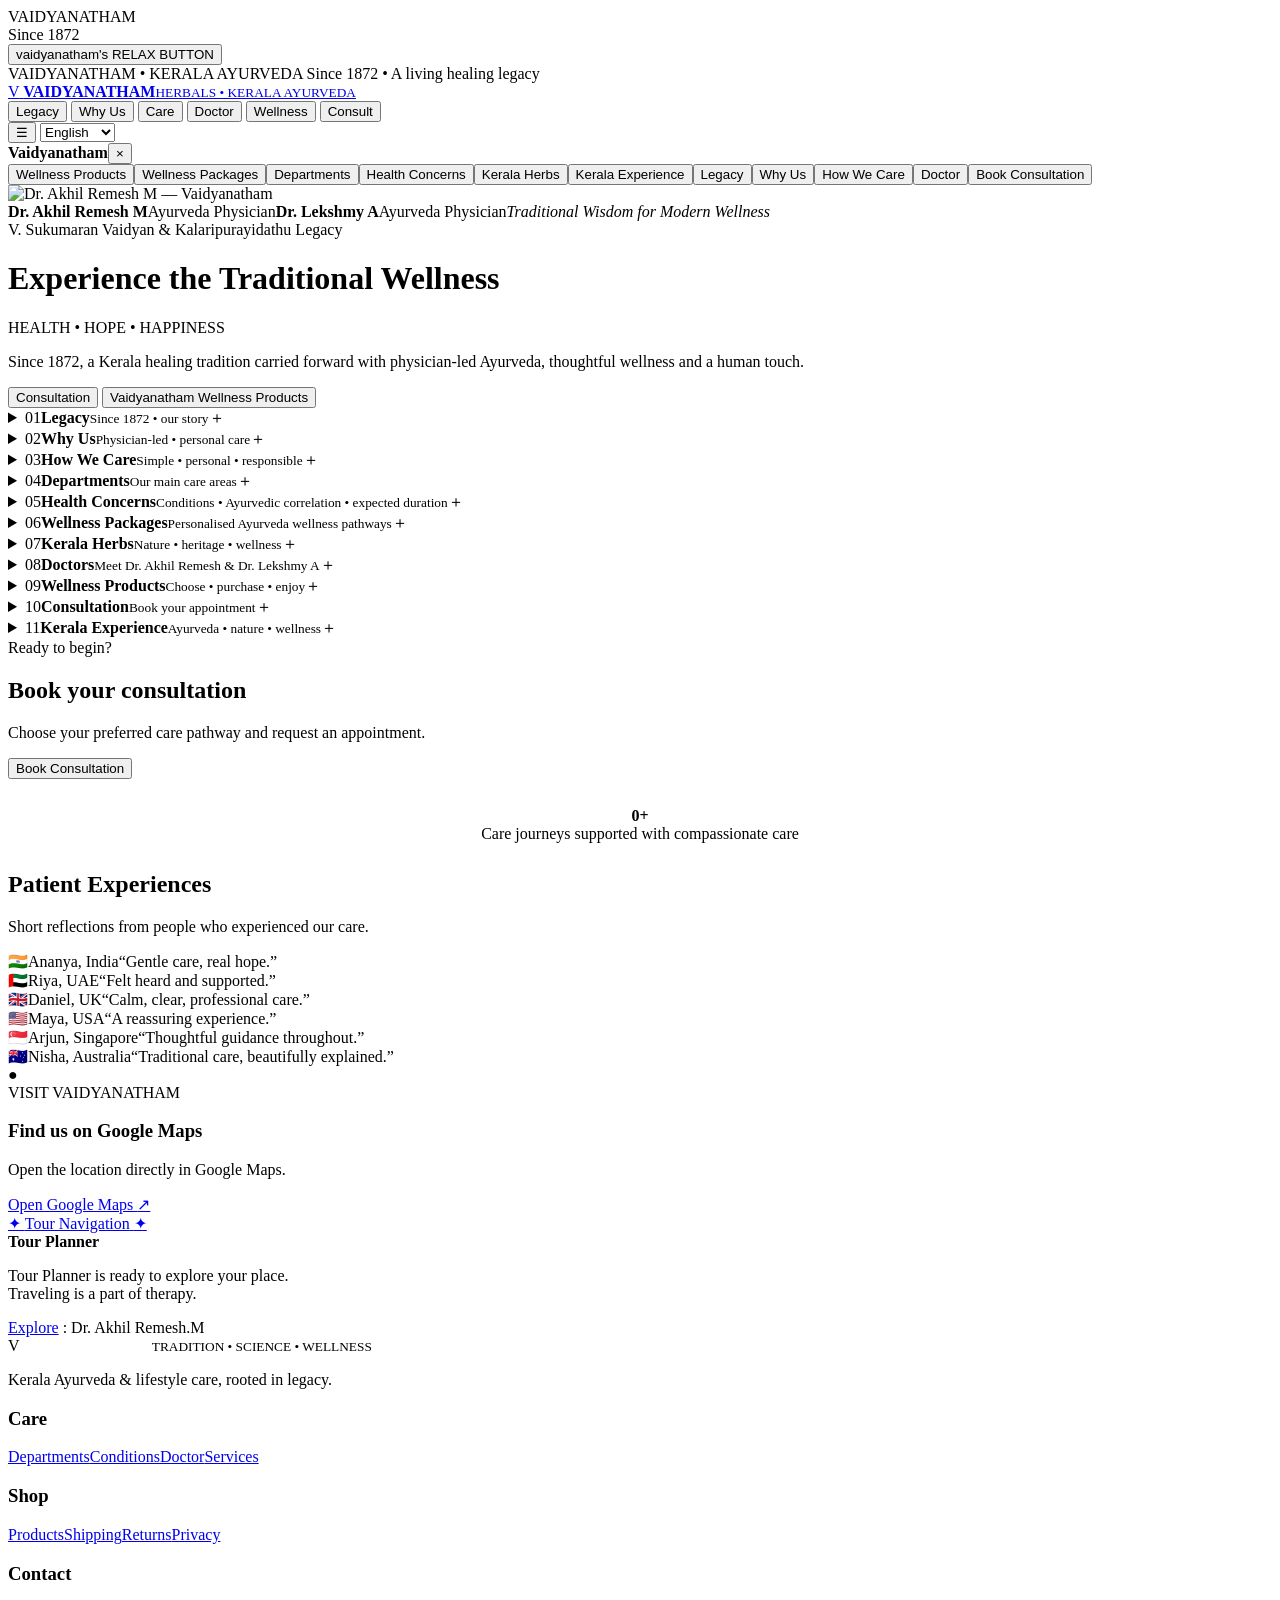
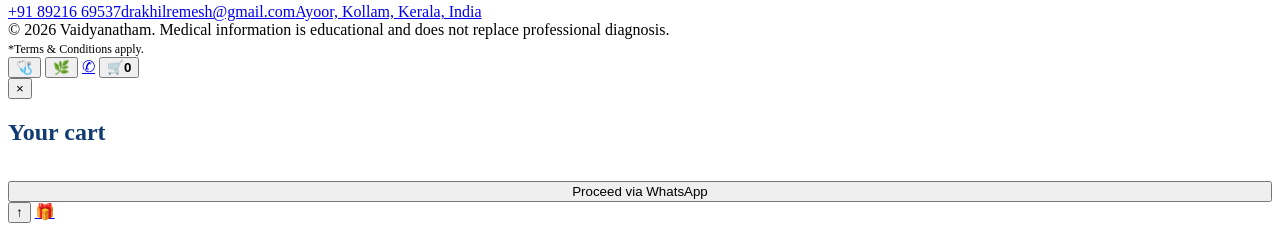
==== commit 71549cf0: "Add files via upload" ====
--- a/index.html
+++ b/index.html
@@ -5,92 +5,63 @@
 <meta charset="utf-8"/>
 <meta content="width=device-width, initial-scale=1, viewport-fit=cover" name="viewport"/>
 <meta content="telephone=no" name="format-detection"/>
-<meta name="referrer" content="strict-origin-when-cross-origin"/>
 <meta content="yes" name="apple-mobile-web-app-capable"/>
 <meta content="default" name="apple-mobile-web-app-status-bar-style"/>
 <title>Vaidyanatham | Kerala Ayurveda &amp; Lifestyle Medicine</title>
 <meta content="Vaidyanatham — Kerala Ayurveda, lifestyle medicine, personalised physician consultation and trusted wellness products." name="description"/>
 <meta content="#123B73" name="theme-color"/>
-<link rel="stylesheet" href="styles.css"/>
-<script>
-/* Independent loading-screen watchdog: never wait indefinitely for external resources. */
-(function () {
-  var finished = false;
-  function dismissVaidyanathamLoader() {
-    if (finished) return;
-    finished = true;
-    var screen = document.getElementById('vaLoadingScreen');
-    if (document.body) document.body.classList.remove('page-loading');
-    if (document.documentElement) document.documentElement.classList.remove('va-preload');
-    if (screen) {
-      screen.classList.add('is-hidden');
-      window.setTimeout(function () {
-        if (screen.parentNode) screen.parentNode.removeChild(screen);
-      }, 420);
-    }
-  }
-  if (document.readyState === 'loading') {
-    document.addEventListener('DOMContentLoaded', function () {
-      window.setTimeout(dismissVaidyanathamLoader, 450);
-    }, { once: true });
-  } else {
-    window.setTimeout(dismissVaidyanathamLoader, 450);
-  }
-  window.setTimeout(dismissVaidyanathamLoader, 2200);
-})();
-</script>
-
-
-
-
-
-
-
-
-
-
-
-
-
-
-
-
-
-
-
-
-
-
-
-
-
-
-
-
-
-
-
-
-
-
-
-
-
-
-
-
-
-
-
-
-
-
+
+
+
+
+
+
+
+
+
+
+
+
+
+
+
+
+
+
+
+
+
+
+
+
+
+
+
+
+
+
+
+
+
+
+
+
+
+
+
+
+
+
+
+<link rel="stylesheet" href="css/main.css"/>
+<!-- Feature CSS files are provided for future modular edits; current visual cascade is preserved in main.css. -->
 </head>
 <body class="page-loading">
 <div id="vaLoadingScreen" role="status" aria-live="polite" aria-label="Loading Vaidyanatham">
   <div class="vaLoadingInner">
     <div class="vaLoadingTitle">VAIDYANATHAM</div>
     <div class="vaLoadingYear">Since 1872</div>
+  </div>
   </div>
 </div>
 
@@ -144,7 +115,7 @@
 <header class="hero" id="top"><div class="wrap heroGrid">
       <div class="heroVisualFirst">
         <div class="heroPortraitCard va-tilt">
-          <img class="heroPortrait" alt="Dr. Akhil Remesh M — Vaidyanatham" src="assets/images/vaidyanatham-image-01.webp" width="1400" height="1400" loading="eager" fetchpriority="high" decoding="async"/>
+          <img class="heroPortrait" alt="Dr. Akhil Remesh M — Vaidyanatham" src="assets/images/image-01.webp"/>
           <div class="heroPortraitCaption"><strong>Dr. Akhil Remesh M</strong><span>Ayurveda Physician</span><strong>Dr. Lekshmy A</strong><span>Ayurveda Physician</span><em>Traditional Wisdom for Modern Wellness</em></div>
         </div>
       </div>
@@ -208,7 +179,7 @@
 <div class="herb"><b>🌳 Neem</b><span>Veppu • Azadirachta indica</span><p>Long-used traditional botanical for external and internal preparations.</p></div>
 <div class="herb"><b>🌿 Vetiver</b><span>Ramacham • Chrysopogon zizanioides</span><p>Known for its cooling fragrance and Kerala heritage.</p></div>
 </div></div></div></details></div></details><details class="megaDrop" id="doctorDrop"><summary><span class="dropNum">08</span><span class="dropText"><b>Doctors</b><small>Meet Dr. Akhil Remesh &amp; Dr. Lekshmy A</small></span><span aria-hidden="true" class="dropChevron">＋</span></summary><div class="megaContent"><div class="cream" id="doctor"><div class="wrap doctor">
-<div class="portrait"><img alt="Dr. Akhil Remesh M" src="assets/images/vaidyanatham-image-01.webp"/></div><div><div class="eyebrow">Your physician</div><h2>Dr. Akhil Remesh M</h2><p><b>Ayurveda Physician • Lifestyle &amp; Preventive Care</b></p><p>Traditional clinical reasoning, careful history-taking and a modern understanding of physiology and lifestyle — brought together in a personalised consultation.</p><p><b>Fourth-generation Ayurveda physician</b> from the V. Sukumaran Vaidyan family tradition, carrying forward a living Kerala healing heritage with a contemporary, patient-centred approach.</p>
+<div class="portrait"><img alt="Dr. Akhil Remesh M" src="assets/images/image-01.webp"/></div><div><div class="eyebrow">Your physician</div><h2>Dr. Akhil Remesh M</h2><p><b>Ayurveda Physician • Lifestyle &amp; Preventive Care</b></p><p>Traditional clinical reasoning, careful history-taking and a modern understanding of physiology and lifestyle — brought together in a personalised consultation.</p><p><b>Fourth-generation Ayurveda physician</b> from the V. Sukumaran Vaidyan family tradition, carrying forward a living Kerala healing heritage with a contemporary, patient-centred approach.</p>
 <span class="pill">BAMS</span><span class="pill">Nadi Chikitsa</span><span class="pill">Marma Chikitsa</span><span class="pill">Lifestyle Care</span>
 <div style="margin-top:20px"><button class="btn accent" onclick="openConsult()">Consult Dr. Akhil</button></div></div>
 <div class="portrait doctorLekshmyPortrait" aria-label="Dr. Lekshmy A — Ayurveda Physician">LA</div><div><div class="eyebrow">Women’s wellness &amp; gynecology</div><h2>Dr. Lekshmy A</h2><p><b>Ayurveda Physician • Women’s Wellness &amp; Gynecology-focused Care</b></p><p>Personalised Ayurveda consultation for women’s health, menstrual wellness, lifestyle support and gynecology-focused concerns, with careful history-taking and individual guidance.</p><p><b>Fourth-generation Ayurveda physician</b> from the V. Sukumaran Vaidyan family tradition, continuing the family’s traditional healing knowledge with a modern, compassionate approach.</p>
@@ -219,7 +190,7 @@
 <div class="premiumVideo lehyamRippleFrame">
 <div class="premiumBadge">PREMIUM • FEATURED</div>
 <div class="lehyamRipple">
-<img class="lehyamImage" alt="Health Mix Lehya — Premium Ayurvedic Nutrition" loading="lazy" src="health-mix-lehya.jpg" onerror="this.hidden=true;this.closest('.premiumVideo')?.classList.add('image-fallback')">
+<img class="lehyamImage" alt="Health Mix Lehya — Premium Ayurvedic Nutrition" loading="lazy" src="assets/images/health-mix-lehya-placeholder.svg">
 </div>
 <p class="lehyamImageCaption">Health Mix Lehya • Premium Ayurvedic Nutrition</p>
 </div>
@@ -248,7 +219,7 @@
 
 <div class="vaAlbum" id="vaAlbum" aria-label="Vaidyanatham photo album">
   <div class="vaAlbumStage">
-    <button type="button" class="vaAlbumCard is-active" data-album-index="0" aria-label="View photo 1: Vaidyanatham — Kerala Wellness" onclick="albumNext(0)"><img src="assets/images/vaidyanatham-image-02.webp" alt="Vaidyanatham — Kerala Wellness" loading="lazy" width="1400" height="632" decoding="async"><span>Vaidyanatham — Kerala Wellness</span></button><button type="button" class="vaAlbumCard" data-album-index="1" aria-label="View photo 2: Traditional Wellness Guidance" onclick="albumNext(1)"><img src="assets/images/vaidyanatham-image-03.webp" alt="Traditional Wellness Guidance" loading="lazy" width="700" height="1400" decoding="async"><span>Traditional Wellness Guidance</span></button><button type="button" class="vaAlbumCard" data-album-index="2" aria-label="View photo 3: Consultation & Booking" onclick="albumNext(2)"><img src="assets/images/vaidyanatham-image-04.webp" alt="Consultation & Booking" loading="lazy" width="700" height="1400" decoding="async"><span>Consultation & Booking</span></button><button type="button" class="vaAlbumCard" data-album-index="3" aria-label="View photo 4: Hair & Wellness Care" onclick="albumNext(3)"><img src="assets/images/vaidyanatham-image-05.webp" alt="Hair & Wellness Care" loading="lazy" width="1400" height="1400" decoding="async"><span>Hair & Wellness Care</span></button><button type="button" class="vaAlbumCard" data-album-index="4" aria-label="View photo 5: Pain & Musculoskeletal Care" onclick="albumNext(4)"><img src="assets/images/vaidyanatham-image-06.webp" alt="Pain & Musculoskeletal Care" loading="lazy" width="1400" height="1400" decoding="async"><span>Pain & Musculoskeletal Care</span></button><button type="button" class="vaAlbumCard" data-album-index="5" aria-label="View photo 6: Family Wellness" onclick="albumNext(5)"><img src="assets/images/vaidyanatham-image-07.webp" alt="Family Wellness" loading="lazy" width="1400" height="1400" decoding="async"><span>Family Wellness</span></button><button type="button" class="vaAlbumCard" data-album-index="6" aria-label="View photo 7: Digestive & General Wellness" onclick="albumNext(6)"><img src="assets/images/vaidyanatham-image-08.webp" alt="Digestive & General Wellness" loading="lazy" width="1400" height="1400" decoding="async"><span>Digestive & General Wellness</span></button><button type="button" class="vaAlbumCard" data-album-index="7" aria-label="View photo 8: Rejuvenation & Lifestyle Care" onclick="albumNext(7)"><img src="assets/images/vaidyanatham-image-09.webp" alt="Rejuvenation & Lifestyle Care" loading="lazy" width="1400" height="1400" decoding="async"><span>Rejuvenation & Lifestyle Care</span></button><button type="button" class="vaAlbumCard" data-album-index="8" aria-label="View photo 9: Ayurveda & Herbal Tradition" onclick="albumNext(8)"><img src="assets/images/vaidyanatham-image-10.webp" alt="Ayurveda & Herbal Tradition" loading="lazy" width="1400" height="1400" decoding="async"><span>Ayurveda & Herbal Tradition</span></button>
+    <button type="button" class="vaAlbumCard is-active" data-album-index="0" aria-label="View photo 1: Vaidyanatham — Kerala Wellness" onclick="albumNext(0)"><img src="assets/images/image-02.webp" alt="Vaidyanatham — Kerala Wellness" loading="lazy"><span>Vaidyanatham — Kerala Wellness</span></button><button type="button" class="vaAlbumCard" data-album-index="1" aria-label="View photo 2: Traditional Wellness Guidance" onclick="albumNext(1)"><img src="assets/images/image-03.webp" alt="Traditional Wellness Guidance" loading="lazy"><span>Traditional Wellness Guidance</span></button><button type="button" class="vaAlbumCard" data-album-index="2" aria-label="View photo 3: Consultation & Booking" onclick="albumNext(2)"><img src="assets/images/image-04.webp" alt="Consultation & Booking" loading="lazy"><span>Consultation & Booking</span></button><button type="button" class="vaAlbumCard" data-album-index="3" aria-label="View photo 4: Hair & Wellness Care" onclick="albumNext(3)"><img src="assets/images/image-05.webp" alt="Hair & Wellness Care" loading="lazy"><span>Hair & Wellness Care</span></button><button type="button" class="vaAlbumCard" data-album-index="4" aria-label="View photo 5: Pain & Musculoskeletal Care" onclick="albumNext(4)"><img src="assets/images/image-06.webp" alt="Pain & Musculoskeletal Care" loading="lazy"><span>Pain & Musculoskeletal Care</span></button><button type="button" class="vaAlbumCard" data-album-index="5" aria-label="View photo 6: Family Wellness" onclick="albumNext(5)"><img src="assets/images/image-07.webp" alt="Family Wellness" loading="lazy"><span>Family Wellness</span></button><button type="button" class="vaAlbumCard" data-album-index="6" aria-label="View photo 7: Digestive & General Wellness" onclick="albumNext(6)"><img src="assets/images/image-08.webp" alt="Digestive & General Wellness" loading="lazy"><span>Digestive & General Wellness</span></button><button type="button" class="vaAlbumCard" data-album-index="7" aria-label="View photo 8: Rejuvenation & Lifestyle Care" onclick="albumNext(7)"><img src="assets/images/image-09.webp" alt="Rejuvenation & Lifestyle Care" loading="lazy"><span>Rejuvenation & Lifestyle Care</span></button><button type="button" class="vaAlbumCard" data-album-index="8" aria-label="View photo 9: Ayurveda & Herbal Tradition" onclick="albumNext(8)"><img src="assets/images/image-10.webp" alt="Ayurveda & Herbal Tradition" loading="lazy"><span>Ayurveda & Herbal Tradition</span></button>
   </div>
   <div class="vaAlbumCaption"><b id="vaAlbumTitle">Vaidyanatham — Kerala Wellness</b><span>Tap the photo to tilt and reveal the next image</span></div>
   <div class="vaAlbumControls">
@@ -386,6 +357,8 @@
 <!-- FINAL RESPONSIVE + DIVINE OPENING POLISH — layout only -->
 
 <!-- FINAL USER REQUEST PATCH: freely movable Relax + no-copy presentation -->
+
+
 <!-- PREMIUM SCROLL + STABLE LANDING LOAD PATCH — scrolling/loading only -->
 
 
@@ -399,6 +372,15 @@
    title="Wellness Products"
    onclick="try{openDrop('shopDrop');}catch(e){}; setTimeout(function(){var t=document.getElementById('shopDrop'); if(t){t.scrollIntoView({behavior:'smooth',block:'start'});}},80); return false;"><span aria-hidden="true">🎁</span></a>
 
-<script src="assets/js/app.js"></script>
+<!-- Loading controller runs early and independently from external services. -->
+<script src="js/loading.js"></script>
+<!-- Ordered classic scripts: globals and inline onclick handlers remain compatible. -->
+<script src="js/tour-navigation.js" defer></script>
+<script src="js/main.js" defer></script>
+<script src="js/relax-button.js" defer></script>
+<script src="js/back-to-top.js" defer></script>
+<script src="js/relax-integration.js" defer></script>
+<script src="js/page-reveal.js" defer></script>
+<script src="https://translate.google.com/translate_a/element.js?cb=googleTranslateElementInit" async defer></script>
 </body>
 </html>
